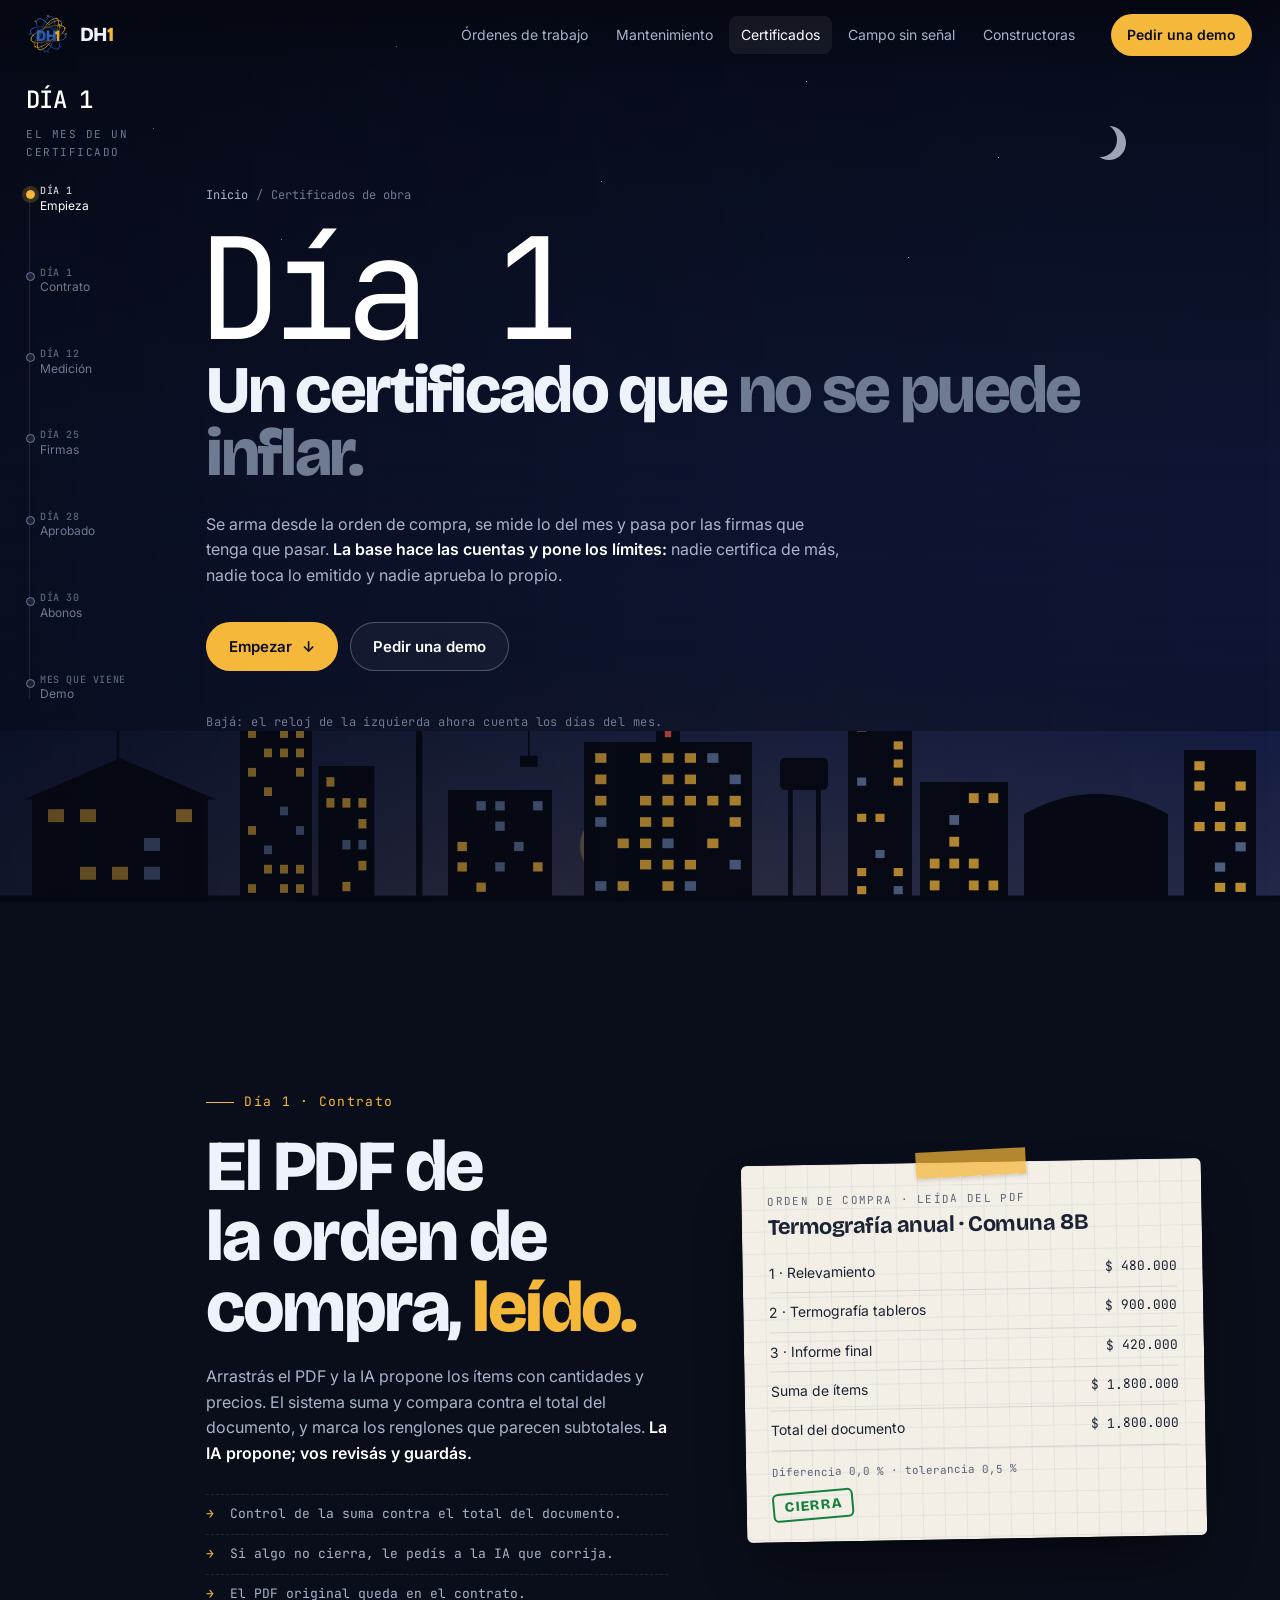
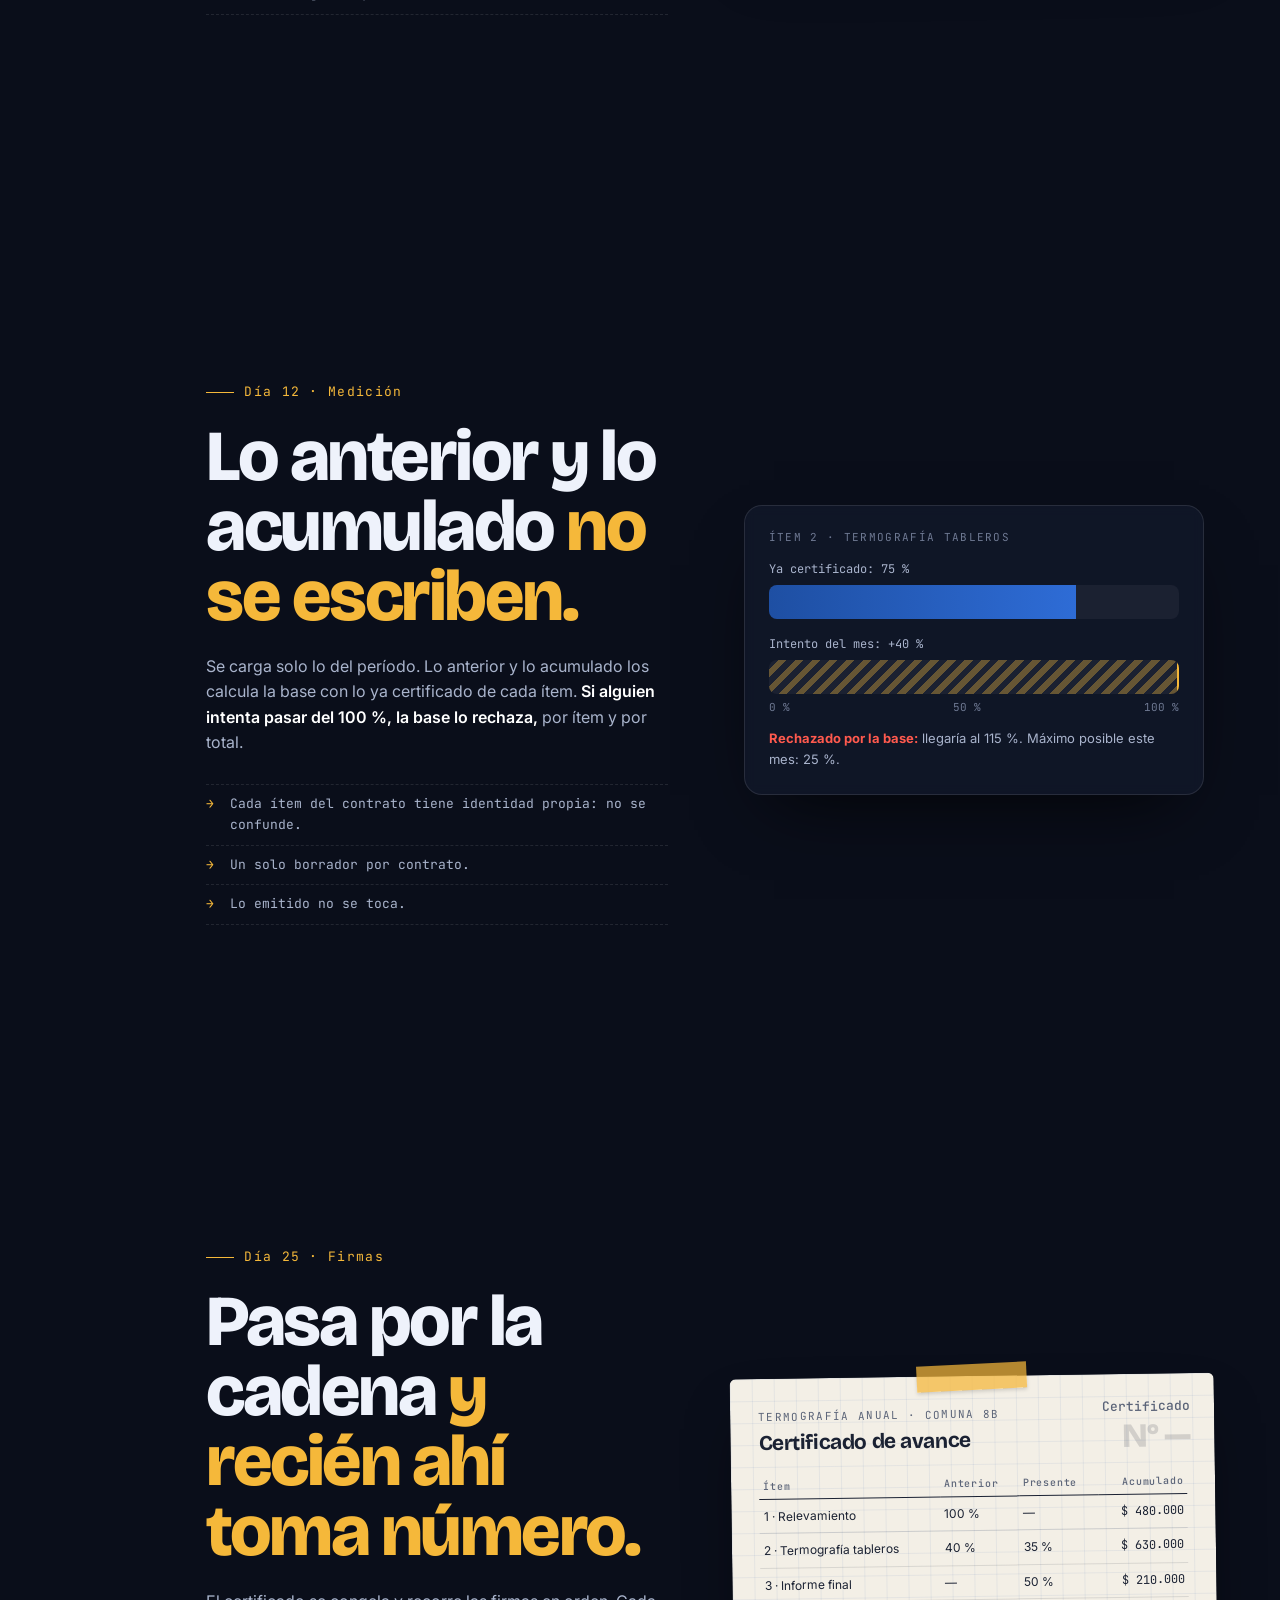
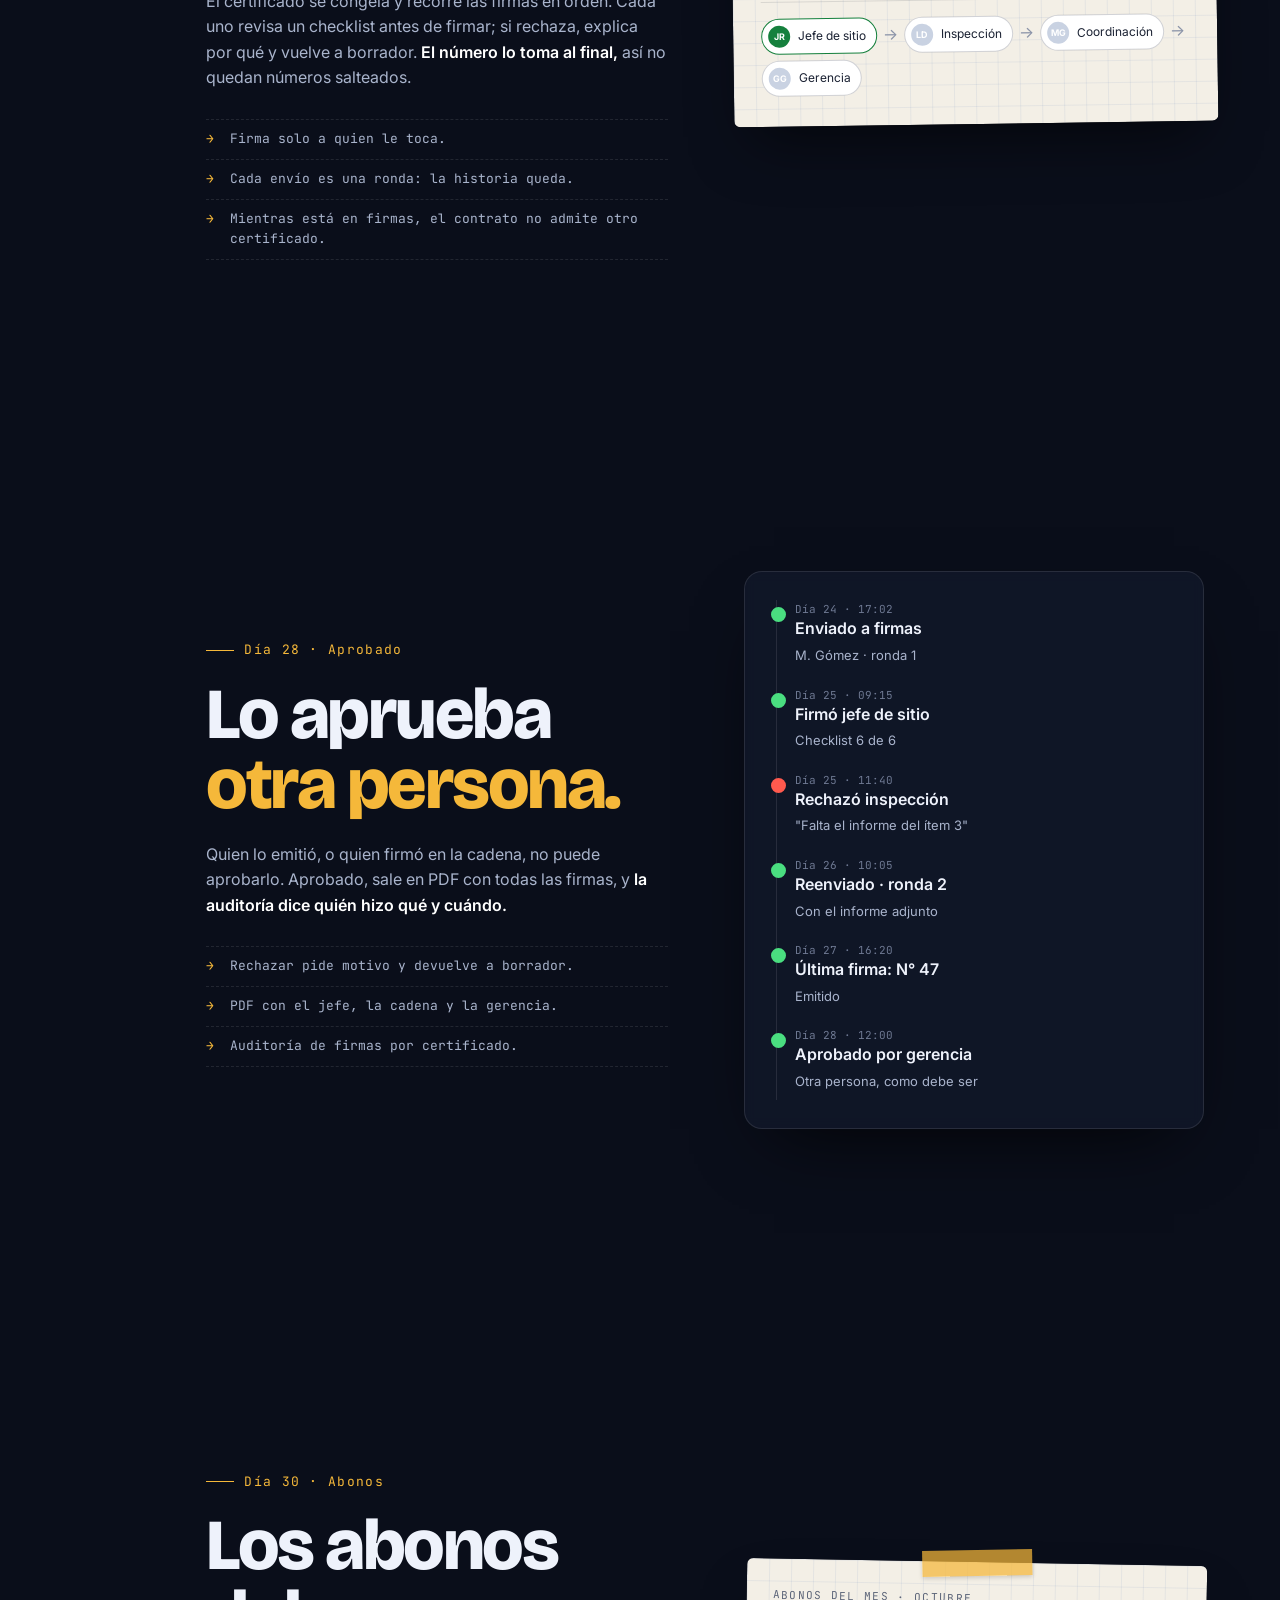
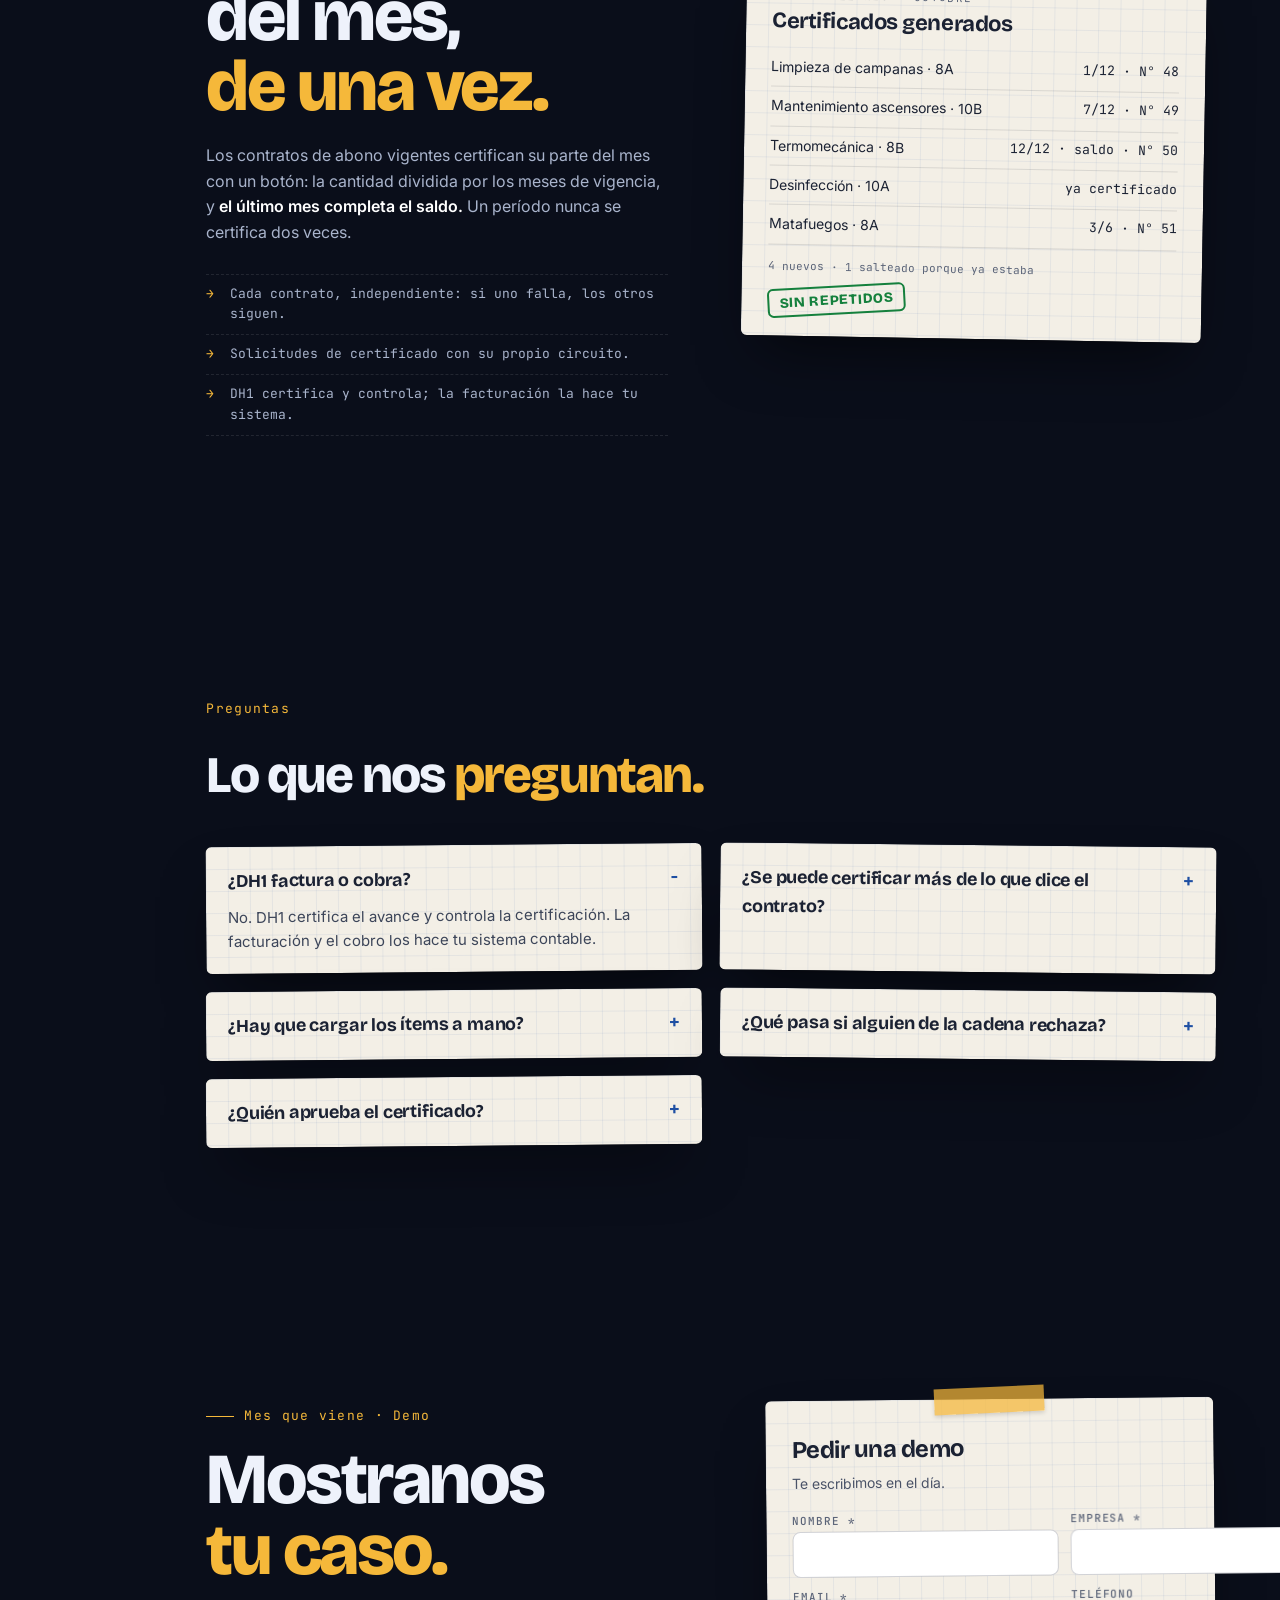
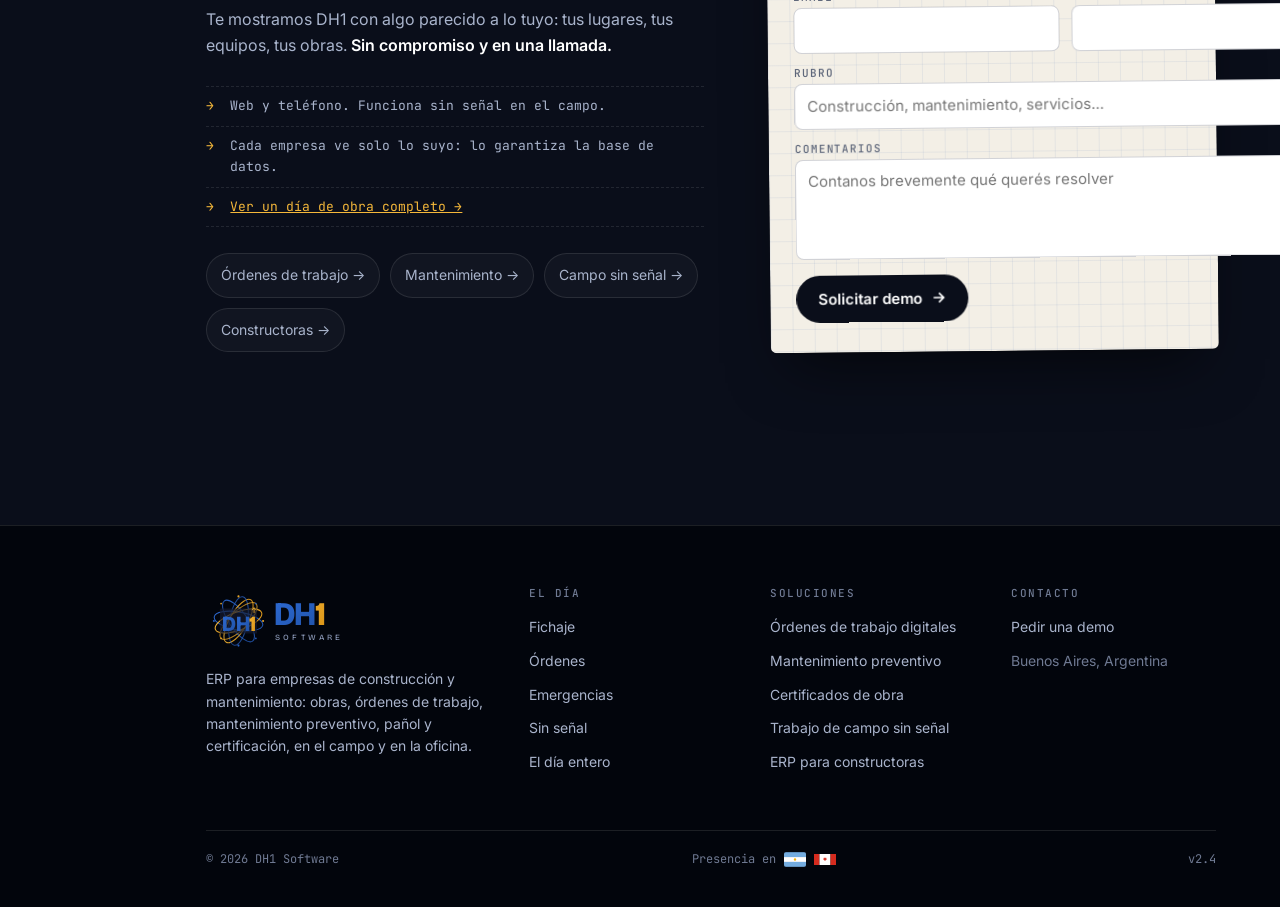
==== certificados-de-obra/index.html @ 7b5b12c4 "Paginas de cada modulo con el estilo "Un dia de obra" Cada pagina cuenta su modulo con su propia esc" ====
<!DOCTYPE html>
<html lang="es">
<head>
<meta charset="UTF-8">
<meta name="viewport" content="width=device-width, initial-scale=1.0">
<title>Certificados de obra con cadena de firmas | DH1 Software</title>
<meta name="description" content="Certificados de avance de obra armados desde la orden de compra: la base calcula lo anterior y lo acumulado, no deja certificar de más, pasa por la cadena de firmas y recién al final toma número.">
<link rel="canonical" href="https://dh1software.com/certificados-de-obra/">
<meta name="robots" content="index, follow, max-image-preview:large">
<meta name="theme-color" content="#0a0e1a">
<meta name="color-scheme" content="dark">
<link rel="icon" href="/favicon.svg" type="image/svg+xml">
<link rel="icon" href="/favicon-32.png" type="image/png" sizes="32x32">
<link rel="apple-touch-icon" href="/apple-touch-icon.png">
<meta property="og:type" content="website">
<meta property="og:site_name" content="DH1 Software">
<meta property="og:locale" content="es_AR">
<meta property="og:url" content="https://dh1software.com/certificados-de-obra/">
<meta property="og:title" content="Certificados de obra con cadena de firmas | DH1 Software">
<meta property="og:description" content="Certificados de avance de obra armados desde la orden de compra: la base calcula lo anterior y lo acumulado, no deja certificar de más, pasa por la cadena de firmas y recién al final toma número.">
<meta property="og:image" content="https://dh1software.com/og-image.png">
<meta property="og:image:width" content="1200">
<meta property="og:image:height" content="630">
<meta name="twitter:card" content="summary_large_image">
<meta name="twitter:title" content="Certificados de obra con cadena de firmas | DH1 Software">
<meta name="twitter:description" content="Certificados de avance de obra armados desde la orden de compra: la base calcula lo anterior y lo acumulado, no deja certificar de más, pasa por la cadena de firmas y recién al final toma número.">
<meta name="twitter:image" content="https://dh1software.com/og-image.png">
<script type="application/ld+json">
{
  "@context": "https://schema.org",
  "@graph": [
    {
      "@type": "WebPage",
      "@id": "https://dh1software.com/certificados-de-obra/#pagina",
      "url": "https://dh1software.com/certificados-de-obra/",
      "name": "Certificados de obra con cadena de firmas | DH1 Software",
      "description": "Certificados de avance de obra armados desde la orden de compra: la base calcula lo anterior y lo acumulado, no deja certificar de más, pasa por la cadena de firmas y recién al final toma número.",
      "inLanguage": "es-AR",
      "isPartOf": {
        "@id": "https://dh1software.com/#web"
      },
      "publisher": {
        "@id": "https://dh1software.com/#org"
      }
    },
    {
      "@type": "BreadcrumbList",
      "itemListElement": [
        {
          "@type": "ListItem",
          "position": 1,
          "name": "Inicio",
          "item": "https://dh1software.com/"
        },
        {
          "@type": "ListItem",
          "position": 2,
          "name": "Certificados de obra",
          "item": "https://dh1software.com/certificados-de-obra/"
        }
      ]
    },
    {
      "@type": "FAQPage",
      "mainEntity": [
        {
          "@type": "Question",
          "name": "¿DH1 factura o cobra?",
          "acceptedAnswer": {
            "@type": "Answer",
            "text": "No. DH1 certifica el avance y controla la certificación. La facturación y el cobro los hace tu sistema contable."
          }
        },
        {
          "@type": "Question",
          "name": "¿Se puede certificar más de lo que dice el contrato?",
          "acceptedAnswer": {
            "@type": "Answer",
            "text": "No. La base de datos rechaza cualquier certificado que pase el 100 % de un ítem o del total del contrato."
          }
        },
        {
          "@type": "Question",
          "name": "¿Hay que cargar los ítems a mano?",
          "acceptedAnswer": {
            "@type": "Answer",
            "text": "No hace falta: subís el PDF de la orden de compra, la IA propone los ítems y el sistema controla que la suma cierre con el total. Vos revisás antes de guardar."
          }
        },
        {
          "@type": "Question",
          "name": "¿Qué pasa si alguien de la cadena rechaza?",
          "acceptedAnswer": {
            "@type": "Answer",
            "text": "Tiene que escribir el motivo. El certificado vuelve a borrador, se corrige y se reenvía como una ronda nueva; la anterior queda en la historia."
          }
        },
        {
          "@type": "Question",
          "name": "¿Quién aprueba el certificado?",
          "acceptedAnswer": {
            "@type": "Answer",
            "text": "Una persona distinta de quien lo emitió y de quienes firmaron en la cadena."
          }
        }
      ]
    }
  ]
}
</script>
<link rel="preconnect" href="https://fonts.googleapis.com">
<link rel="preconnect" href="https://fonts.gstatic.com" crossorigin>
<link href="https://fonts.googleapis.com/css2?family=Bricolage+Grotesque:opsz,wght@12..96,300;12..96,400;12..96,500;12..96,600;12..96,700;12..96,800&family=Inter:wght@400;500;600&family=JetBrains+Mono:wght@400;500&display=swap" rel="stylesheet">
<link rel="stylesheet" href="/assets/dia.css">
</head>
<body>
<!-- Generado por herramientas/armar-paginas.cjs a partir de index.html. Editá el script, no este archivo. -->
<div class="cielo" aria-hidden="true"></div>
<div class="estrellas" aria-hidden="true"></div>
<div class="astro" aria-hidden="true"></div>
<div class="luna" aria-hidden="true"></div>
<div class="ciudad" aria-hidden="true">
  <svg viewBox="0 0 1600 300" preserveAspectRatio="xMidYMax slice" id="skyline">
    <g fill="currentColor">
      <!-- escuela con mástil -->
      <rect data-v="5x3" x="40" y="170" width="220" height="130"/><polygon points="30,172 150,120 270,172"/>
      <rect x="146" y="60" width="3" height="62"/><rect x="149" y="62" width="30" height="18" fill="#74ACDF" opacity=".55"/>
      <!-- edificios -->
      <rect data-v="4x9" x="300" y="70" width="90" height="230"/>
      <rect data-v="3x6" x="398" y="130" width="70" height="170"/>
      <!-- grúa -->
      <rect x="520" y="40" width="8" height="260"/><rect x="470" y="40" width="200" height="7"/><rect x="660" y="47" width="2" height="70"/><rect x="650" y="117" width="22" height="14"/>
      <circle class="grua-luz" cx="672" cy="40" r="4"/>
      <rect data-v="5x5" x="560" y="160" width="130" height="140"/>
      <!-- hospital -->
      <rect data-v="7x7" x="730" y="100" width="210" height="200"/><rect x="820" y="62" width="30" height="40"/>
      <rect x="831" y="70" width="8" height="24" fill="#ff5a4e" opacity=".75"/><rect x="823" y="78" width="24" height="8" fill="#ff5a4e" opacity=".75"/>
      <!-- tanque de agua y torre -->
      <rect x="975" y="120" width="60" height="40" rx="6"/><rect x="985" y="160" width="6" height="140"/><rect x="1020" y="160" width="6" height="140"/>
      <rect data-v="3x11" x="1060" y="40" width="80" height="260"/>
      <rect data-v="4x5" x="1150" y="150" width="110" height="150"/>
      <!-- galpón -->
      <path d="M1280 300 V190 Q1370 140 1460 190 V300 Z"/>
      <rect data-v="3x7" x="1480" y="110" width="90" height="190"/>
      <rect x="0" y="292" width="1600" height="8"/>
    </g>
    <g id="ventanas"></g>
  </svg>
</div>
<div class="velo" aria-hidden="true"></div>

<header class="nav">
  <a href="/" class="marca" aria-label="DH1 Software, inicio"><svg class="brand-svg-mark" viewBox="0 0 200 200" xmlns="http://www.w3.org/2000/svg" aria-hidden="true">
  <defs>
    <linearGradient id="nmB" x1="0" y1="0" x2="1" y2="1"><stop offset="0%" stop-color="#2e6cd6"/><stop offset="100%" stop-color="#1e4fa3"/></linearGradient>
    <linearGradient id="nmG" x1="0" y1="0" x2="1" y2="1"><stop offset="0%" stop-color="#f5b83a"/><stop offset="100%" stop-color="#d89215"/></linearGradient>
  </defs>
  <!-- Dense tangle: 6 ellipses at many angles (alternating blue/gold) -->
  <g fill="none" stroke-width="3.5" stroke-linecap="round">
    <ellipse cx="100" cy="100" rx="82" ry="30" stroke="url(#nmB)" transform="rotate(10 100 100)"/>
    <ellipse cx="100" cy="100" rx="82" ry="30" stroke="url(#nmG)" transform="rotate(-20 100 100)"/>
    <ellipse cx="100" cy="100" rx="82" ry="30" stroke="url(#nmB)" transform="rotate(55 100 100)" opacity="0.9"/>
    <ellipse cx="100" cy="100" rx="82" ry="30" stroke="url(#nmG)" transform="rotate(-60 100 100)" opacity="0.9"/>
    <ellipse cx="100" cy="100" rx="82" ry="30" stroke="url(#nmB)" transform="rotate(100 100 100)" opacity="0.75"/>
    <ellipse cx="100" cy="100" rx="82" ry="30" stroke="url(#nmG)" transform="rotate(135 100 100)" opacity="0.75"/>
  </g>
  <!-- Scattered connection nodes like original -->
  <g>
    <circle cx="100" cy="18" r="3.5" fill="url(#nmG)"/>
    <circle cx="100" cy="182" r="3.5" fill="url(#nmB)"/>
    <circle cx="18" cy="100" r="3.5" fill="url(#nmB)"/>
    <circle cx="182" cy="100" r="3.5" fill="url(#nmG)"/>
    <circle cx="42" cy="42" r="2.8" fill="url(#nmG)"/>
    <circle cx="158" cy="158" r="2.8" fill="url(#nmB)"/>
    <circle cx="158" cy="42" r="2.8" fill="url(#nmB)"/>
    <circle cx="42" cy="158" r="2.8" fill="url(#nmG)"/>
  </g>
  <!-- Solid backing so letters stand out clearly from the tangle (subtle, ink-colored) -->
  <rect x="38" y="58" width="124" height="84" fill="#0a0e1a" opacity="0.55" rx="4"/>
  <!-- BIG BOLD DH1 — the heart of the logo -->
  <g font-family="'Bricolage Grotesque', 'Inter', sans-serif" font-weight="800" letter-spacing="-0.06em">
    <text x="46" y="134" font-size="72" fill="url(#nmB)">D</text>
    <text x="90" y="134" font-size="72" fill="url(#nmB)">H</text>
    <text x="134" y="134" font-size="72" fill="url(#nmG)">1</text>
  </g>
  <!-- Growth arrow above the 1 -->
  <path d="M 152 72 L 152 56 L 145 63 M 152 56 L 159 63" stroke="url(#nmG)" stroke-width="3" fill="none" stroke-linecap="round" stroke-linejoin="round"/>
</svg><span>DH<b>1</b></span></a>
  <ul id="menu">
    <li><a href="/ordenes-de-trabajo-digitales/">Órdenes de trabajo</a></li>
    <li><a href="/software-mantenimiento-preventivo/">Mantenimiento</a></li>
    <li><a href="/certificados-de-obra/" aria-current="page">Certificados</a></li>
    <li><a href="/trabajo-sin-senal/">Campo sin señal</a></li>
    <li><a href="/erp-constructoras/">Constructoras</a></li>
  </ul>
  <a href="#demo" class="pedir">Pedir una demo</a>
  <button class="menu-btn" id="menuBtn" aria-label="Abrir menú" aria-expanded="false" aria-controls="menu">
    <svg width="20" height="20" viewBox="0 0 24 24" fill="none" stroke="currentColor" stroke-width="2.2"><path d="M4 7h16M4 12h16M4 17h16"/></svg>
  </button>
</header>

<aside class="riel" aria-label="El mes de un certificado">
  <div class="hora etq" id="hora" aria-live="off">Día 1</div>
  <div class="dia">El mes de un certificado</div>
  <ol id="indice">
    <li><a href="#inicio"><b>Día 1</b>Empieza</a></li>
    <li><a href="#contrato"><b>Día 1</b>Contrato</a></li>
    <li><a href="#medicion"><b>Día 12</b>Medición</a></li>
    <li><a href="#certificado"><b>Día 25</b>Firmas</a></li>
    <li><a href="#aprobado"><b>Día 28</b>Aprobado</a></li>
    <li><a href="#abonos"><b>Día 30</b>Abonos</a></li>
    <li><a href="#demo"><b>Mes que viene</b>Demo</a></li>
    <li class="avance" aria-hidden="true"></li>
  </ol>
</aside>

<main>
  <section class="cap portada modulo" id="inicio" data-etq="Día 1">
    <div class="texto">
      <nav class="miga aparece" aria-label="Estás en"><a href="/">Inicio</a><span>/</span><span>Certificados de obra</span></nav>
      <div class="reloj-gigante aparece" aria-hidden="true">Día<span> </span>1</div>
      <h1 class="aparece">Un certificado que <em>no se puede inflar.</em></h1>
      <p class="bajada aparece">Se arma desde la orden de compra, se mide lo del mes y pasa por las firmas que tenga que pasar. <strong>La base hace las cuentas y pone los límites:</strong> nadie certifica de más, nadie toca lo emitido y nadie aprueba lo propio.</p>
      <div class="botones aparece">
        <a href="#contrato" class="btn prim">Empezar <span class="bajar">↓</span></a>
        <a href="#demo" class="btn sec">Pedir una demo</a>
      </div>
      <p class="nota aparece">Bajá: el reloj de la izquierda ahora cuenta los días del mes.</p>
    </div>
  </section>

  <section class="cap" id="contrato" data-etq="Día 1">
    <div class="texto aparece">
      <div class="marca-hora">Día 1 · Contrato</div>
      <h2>El PDF de la orden de compra, <em>leído.</em></h2>
      <p class="bajada">Arrastrás el PDF y la IA propone los ítems con cantidades y precios. El sistema suma y compara contra el total del documento, y marca los renglones que parecen subtotales. <strong>La IA propone; vos revisás y guardás.</strong></p>
      <ul class="libro">
        <li>Control de la suma contra el total del documento.</li>
        <li>Si algo no cierra, le pedís a la IA que corrija.</li>
        <li>El PDF original queda en el contrato.</li>
      </ul>
    </div>
    <div class="objeto aparece">
      <div class="hoja ficha gira-i">
        <span class="cinta" aria-hidden="true"></span>
        <div class="etq">Orden de compra · leída del PDF</div>
        <h3>Termografía anual · Comuna 8B</h3>
        <ul class="filas"><li class="escalon"><span>1 · Relevamiento</span><span>$ 480.000</span></li><li class="escalon"><span>2 · Termografía tableros</span><span>$ 900.000</span></li><li class="escalon"><span>3 · Informe final</span><span>$ 420.000</span></li><li class="escalon"><span>Suma de ítems</span><span>$ 1.800.000</span></li><li class="escalon"><span>Total del documento</span><span>$ 1.800.000</span></li></ul>
        <div class="pie-ficha">Diferencia 0,0 % · tolerancia 0,5 %</div>
        <span class="marca-tinta tinta-verde escalon">CIERRA</span>
      </div>
    </div>
  </section>

  <section class="cap" id="medicion" data-etq="Día 12">
    <div class="texto aparece">
      <div class="marca-hora">Día 12 · Medición</div>
      <h2>Lo anterior y lo acumulado <em>no se escriben.</em></h2>
      <p class="bajada">Se carga solo lo del período. Lo anterior y lo acumulado los calcula la base con lo ya certificado de cada ítem. <strong>Si alguien intenta pasar del 100 %, la base lo rechaza,</strong> por ítem y por total.</p>
      <ul class="libro">
        <li>Cada ítem del contrato tiene identidad propia: no se confunde.</li>
        <li>Un solo borrador por contrato.</li>
        <li>Lo emitido no se toca.</li>
      </ul>
    </div>
    <div class="objeto aparece">
      <div class="panel medidor">
        <div class="etq-panel">Ítem 2 · Termografía tableros</div>
        <p>Ya certificado: 75 %</p><div class="pista"><i class="real" style="--v:75%"></i></div><p>Intento del mes: +40 %</p><div class="pista"><i class="esperado" style="--v:100%"></i></div>
        <div class="eje"><span>0 %</span><span>50 %</span><span>100 %</span></div>
        <p class="escalon" style="margin-top:14px"><b style="color:var(--rojo)">Rechazado por la base:</b> llegaría al 115 %. Máximo posible este mes: 25 %.</p>
      </div>
    </div>
  </section>

  <section class="cap" id="certificado" data-etq="Día 25">
    <div class="texto aparece">
      <div class="marca-hora">Día 25 · Firmas</div>
      <h2>Pasa por la cadena <em>y recién ahí toma número.</em></h2>
      <p class="bajada">El certificado se congela y recorre las firmas en orden. Cada uno revisa un checklist antes de firmar; si rechaza, explica por qué y vuelve a borrador. <strong>El número lo toma al final,</strong> así no quedan números salteados.</p>
      <ul class="libro">
        <li>Firma solo a quien le toca.</li>
        <li>Cada envío es una ronda: la historia queda.</li>
        <li>Mientras está en firmas, el contrato no admite otro certificado.</li>
      </ul>
    </div>
    <div class="objeto aparece">
      <div class="hoja certificado" id="certObj">
        <span class="cinta" aria-hidden="true"></span>
        <div class="numero-cert" id="numCert">Certificado<b>N° —</b></div>
        <div class="etq">Termografía anual · Comuna 8B</div>
        <h3>Certificado de avance</h3>
        <table>
          <thead><tr><th>Ítem</th><th>Anterior</th><th>Presente</th><th>Acumulado</th></tr></thead>
          <tbody>
            <tr><td>1 · Relevamiento</td><td>100 %</td><td>—</td><td>$ 480.000</td></tr>
            <tr><td>2 · Termografía tableros</td><td>40 %</td><td>35 %</td><td>$ 630.000</td></tr>
            <tr><td>3 · Informe final</td><td>—</td><td>50 %</td><td>$ 210.000</td></tr>
          </tbody>
        </table>
        <div class="cadena" id="cadena">
          <span class="paso"><i>JR</i>Jefe de sitio</span><span class="flecha">→</span>
          <span class="paso"><i>LD</i>Inspección</span><span class="flecha">→</span>
          <span class="paso"><i>MG</i>Coordinación</span><span class="flecha">→</span>
          <span class="paso"><i>GG</i>Gerencia</span>
        </div>
      </div>
    </div>
  </section>

  <section class="cap" id="aprobado" data-etq="Día 28">
    <div class="texto aparece">
      <div class="marca-hora">Día 28 · Aprobado</div>
      <h2>Lo aprueba <em>otra persona.</em></h2>
      <p class="bajada">Quien lo emitió, o quien firmó en la cadena, no puede aprobarlo. Aprobado, sale en PDF con todas las firmas, y <strong>la auditoría dice quién hizo qué y cuándo.</strong></p>
      <ul class="libro">
        <li>Rechazar pide motivo y devuelve a borrador.</li>
        <li>PDF con el jefe, la cadena y la gerencia.</li>
        <li>Auditoría de firmas por certificado.</li>
      </ul>
    </div>
    <div class="objeto aparece">
      <div class="panel linea"><ol><li class="escalon ok"><code>Día 24 · 17:02</code><b>Enviado a firmas</b><span>M. Gómez · ronda 1</span></li><li class="escalon ok"><code>Día 25 · 09:15</code><b>Firmó jefe de sitio</b><span>Checklist 6 de 6</span></li><li class="escalon no"><code>Día 25 · 11:40</code><b>Rechazó inspección</b><span>"Falta el informe del ítem 3"</span></li><li class="escalon ok"><code>Día 26 · 10:05</code><b>Reenviado · ronda 2</b><span>Con el informe adjunto</span></li><li class="escalon ok"><code>Día 27 · 16:20</code><b>Última firma: N° 47</b><span>Emitido</span></li><li class="escalon ok"><code>Día 28 · 12:00</code><b>Aprobado por gerencia</b><span>Otra persona, como debe ser</span></li></ol></div>
    </div>
  </section>

  <section class="cap" id="abonos" data-etq="Día 30">
    <div class="texto aparece">
      <div class="marca-hora">Día 30 · Abonos</div>
      <h2>Los abonos del mes, <em>de una vez.</em></h2>
      <p class="bajada">Los contratos de abono vigentes certifican su parte del mes con un botón: la cantidad dividida por los meses de vigencia, y <strong>el último mes completa el saldo.</strong> Un período nunca se certifica dos veces.</p>
      <ul class="libro">
        <li>Cada contrato, independiente: si uno falla, los otros siguen.</li>
        <li>Solicitudes de certificado con su propio circuito.</li>
        <li>DH1 certifica y controla; la facturación la hace tu sistema.</li>
      </ul>
    </div>
    <div class="objeto aparece">
      <div class="hoja ficha gira-d">
        <span class="cinta" aria-hidden="true"></span>
        <div class="etq">Abonos del mes · octubre</div>
        <h3>Certificados generados</h3>
        <ul class="filas"><li class="escalon"><span>Limpieza de campanas · 8A</span><span>1/12 · N° 48</span></li><li class="escalon"><span>Mantenimiento ascensores · 10B</span><span>7/12 · N° 49</span></li><li class="escalon"><span>Termomecánica · 8B</span><span>12/12 · saldo · N° 50</span></li><li class="escalon"><span>Desinfección · 10A</span><span>ya certificado</span></li><li class="escalon"><span>Matafuegos · 8A</span><span>3/6 · N° 51</span></li></ul>
        <div class="pie-ficha">4 nuevos · 1 salteado porque ya estaba</div>
        <span class="marca-tinta tinta-verde escalon">SIN REPETIDOS</span>
      </div>
    </div>
  </section>

  <section class="preguntas" id="preguntas" aria-labelledby="tit-preguntas">
    <div class="marca-hora aparece" style="font:13px var(--mono);letter-spacing:.1em;color:var(--ambar);margin-bottom:18px">Preguntas</div>
    <h2 id="tit-preguntas" class="aparece">Lo que nos <em>preguntan.</em></h2>
    <div class="lista">
      <details class="hoja aparece" open><summary>¿DH1 factura o cobra?</summary><p>No. DH1 certifica el avance y controla la certificación. La facturación y el cobro los hace tu sistema contable.</p></details>
      <details class="hoja aparece"><summary>¿Se puede certificar más de lo que dice el contrato?</summary><p>No. La base de datos rechaza cualquier certificado que pase el 100 % de un ítem o del total del contrato.</p></details>
      <details class="hoja aparece"><summary>¿Hay que cargar los ítems a mano?</summary><p>No hace falta: subís el PDF de la orden de compra, la IA propone los ítems y el sistema controla que la suma cierre con el total. Vos revisás antes de guardar.</p></details>
      <details class="hoja aparece"><summary>¿Qué pasa si alguien de la cadena rechaza?</summary><p>Tiene que escribir el motivo. El certificado vuelve a borrador, se corrige y se reenvía como una ronda nueva; la anterior queda en la historia.</p></details>
      <details class="hoja aparece"><summary>¿Quién aprueba el certificado?</summary><p>Una persona distinta de quien lo emitió y de quienes firmaron en la cadena.</p></details>
    </div>
  </section>

  <section class="cap final" id="demo" data-etq="Mes que viene">
    <div class="texto aparece">
      <div class="marca-hora">Mes que viene · Demo</div>
      <h2>Mostranos <em>tu caso.</em></h2>
      <p class="bajada">Te mostramos DH1 con algo parecido a lo tuyo: tus lugares, tus equipos, tus obras. <strong>Sin compromiso y en una llamada.</strong></p>
      <ul class="libro">
        <li>Web y teléfono. Funciona sin señal en el campo.</li>
        <li>Cada empresa ve solo lo suyo: lo garantiza la base de datos.</li>
        <li><a href="/">Ver un día de obra completo →</a></li>
      </ul>
      <div class="otras"><a href="/ordenes-de-trabajo-digitales/">Órdenes de trabajo →</a><a href="/software-mantenimiento-preventivo/">Mantenimiento →</a><a href="/trabajo-sin-senal/">Campo sin señal →</a><a href="/erp-constructoras/">Constructoras →</a></div>
    </div>
    <div class="objeto aparece">
      <div class="hoja form">
        <span class="cinta" aria-hidden="true"></span>
        <h3>Pedir una demo</h3>
        <p>Te escribimos en el día.</p>
        <form class="demo-form" data-subject="Solicitud de demo — Certificados de obra — DH1 Software" novalidate>     <div class="df-grid">       <label><span>Nombre *</span><input name="nombre" required autocomplete="name"></label>       <label><span>Empresa *</span><input name="empresa" required autocomplete="organization"></label>       <label><span>Email *</span><input type="email" name="email" required autocomplete="email"></label>       <label><span>Teléfono</span><input type="tel" name="telefono" autocomplete="tel"></label>       <label class="df-full"><span>Rubro</span><input name="rubro" placeholder="Construcción, mantenimiento, servicios…"></label>       <label class="df-full"><span>Comentarios</span><textarea name="comentarios" rows="4" placeholder="Contanos brevemente qué querés resolver"></textarea></label>     </div>     <input type="checkbox" name="botcheck" class="df-hp" tabindex="-1" autocomplete="off" aria-hidden="true">     <div class="df-actions">       <button type="submit" class="btn-primary">Solicitar demo<svg width="16" height="16" viewBox="0 0 24 24" fill="none" stroke="currentColor" stroke-width="2.5" aria-hidden="true"><path d="M5 12h14M13 5l7 7-7 7"/></svg></button>       <p class="df-status" role="status" aria-live="polite"></p>     </div>   </form>
      </div>
    </div>
  </section>
</main>

<footer class="pie">
  <div class="pie-grid">
    <div><svg class="brand-svg-footer" style="width:230px;height:auto" viewBox="0 0 460 140" xmlns="http://www.w3.org/2000/svg" aria-label="DH1 Software">
  <defs>
    <linearGradient id="flB" x1="0" y1="0" x2="1" y2="1"><stop offset="0%" stop-color="#2e6cd6"/><stop offset="100%" stop-color="#1e4fa3"/></linearGradient>
    <linearGradient id="flG" x1="0" y1="0" x2="1" y2="1"><stop offset="0%" stop-color="#f5b83a"/><stop offset="100%" stop-color="#d89215"/></linearGradient>
    <linearGradient id="flW" x1="0" y1="0" x2="0" y2="1"><stop offset="0%" stop-color="#ffffff"/><stop offset="100%" stop-color="#c9d6ef"/></linearGradient>
  </defs>
  <!-- Mark -->
  <g transform="translate(5, 10) scale(0.6)">
    <g fill="none" stroke-width="3.5" stroke-linecap="round">
      <ellipse cx="100" cy="100" rx="82" ry="30" stroke="url(#flB)" transform="rotate(10 100 100)"/>
      <ellipse cx="100" cy="100" rx="82" ry="30" stroke="url(#flG)" transform="rotate(-20 100 100)"/>
      <ellipse cx="100" cy="100" rx="82" ry="30" stroke="url(#flB)" transform="rotate(55 100 100)" opacity="0.9"/>
      <ellipse cx="100" cy="100" rx="82" ry="30" stroke="url(#flG)" transform="rotate(-60 100 100)" opacity="0.9"/>
      <ellipse cx="100" cy="100" rx="82" ry="30" stroke="url(#flB)" transform="rotate(100 100 100)" opacity="0.75"/>
      <ellipse cx="100" cy="100" rx="82" ry="30" stroke="url(#flG)" transform="rotate(135 100 100)" opacity="0.75"/>
    </g>
    <g>
      <circle cx="100" cy="18" r="3.5" fill="url(#flG)"/>
      <circle cx="100" cy="182" r="3.5" fill="url(#flB)"/>
      <circle cx="18" cy="100" r="3.5" fill="url(#flB)"/>
      <circle cx="182" cy="100" r="3.5" fill="url(#flG)"/>
      <circle cx="42" cy="42" r="2.8" fill="url(#flG)"/>
      <circle cx="158" cy="158" r="2.8" fill="url(#flB)"/>
      <circle cx="158" cy="42" r="2.8" fill="url(#flB)"/>
      <circle cx="42" cy="158" r="2.8" fill="url(#flG)"/>
    </g>
    <rect x="38" y="58" width="124" height="84" fill="#141a2e" opacity="0.7" rx="4"/>
    <g font-family="'Bricolage Grotesque', 'Inter', sans-serif" font-weight="800" letter-spacing="-0.06em">
      <text x="46" y="134" font-size="72" fill="url(#flB)">D</text>
      <text x="90" y="134" font-size="72" fill="url(#flB)">H</text>
      <text x="134" y="134" font-size="72" fill="url(#flG)">1</text>
    </g>
    <path d="M 152 72 L 152 56 L 145 63 M 152 56 L 159 63" stroke="url(#flG)" stroke-width="3" fill="none" stroke-linecap="round" stroke-linejoin="round"/>
  </g>
  <!-- Wordmark -->
  <g font-family="'Bricolage Grotesque', 'Inter', sans-serif" transform="translate(135, 0)">
    <text x="0" y="78" font-size="66" font-weight="800" letter-spacing="-0.04em">
      <tspan fill="url(#flB)">DH</tspan><tspan fill="url(#flG)">1</tspan>
    </text>
    <text x="3" y="108" font-size="16" font-weight="500" letter-spacing="0.4em" fill="#8896b4">SOFTWARE</text>
  </g>
</svg><p>ERP para empresas de construcción y mantenimiento: obras, órdenes de trabajo, mantenimiento preventivo, pañol y certificación, en el campo y en la oficina.</p></div>
    <div><h5>El día</h5><ul><li><a href="/#fichaje">Fichaje</a></li><li><a href="/#reparto">Órdenes</a></li><li><a href="/#emergencia">Emergencias</a></li><li><a href="/#sotano">Sin señal</a></li><li><a href="/#el-dia">El día entero</a></li></ul></div>
    <div><h5>Soluciones</h5><ul><li><a href="/ordenes-de-trabajo-digitales/">Órdenes de trabajo digitales</a></li><li><a href="/software-mantenimiento-preventivo/">Mantenimiento preventivo</a></li><li><a href="/certificados-de-obra/">Certificados de obra</a></li><li><a href="/trabajo-sin-senal/">Trabajo de campo sin señal</a></li><li><a href="/erp-constructoras/">ERP para constructoras</a></li></ul></div>
    <div><h5>Contacto</h5><ul><li><a href="#demo">Pedir una demo</a></li><li><span style="color:var(--texto-3);font-size:14px">Buenos Aires, Argentina</span></li></ul></div>
  </div>
  <div class="abajo">
    <span>© 2026 DH1 Software</span>
    <span class="presencia">Presencia en
      <svg viewBox="0 0 60 40" role="img" aria-label="Argentina"><rect width="60" height="13.333" fill="#74ACDF"/><rect width="60" height="13.333" y="13.333" fill="#FFFFFF"/><rect width="60" height="13.333" y="26.666" fill="#74ACDF"/><circle cx="30" cy="20" r="3.2" fill="#F6B40E"/></svg>
      <svg viewBox="0 0 60 30" role="img" aria-label="Canadá"><rect width="15" height="30" fill="#D52B1E"/><rect width="30" height="30" x="15" fill="#FFFFFF"/><rect width="15" height="30" x="45" fill="#D52B1E"/><path d="M30 8 L31.5 11.5 L35 10 L33 13.5 L36 15 L32 16 L32.8 18.5 L30 17 L27.2 18.5 L28 16 L24 15 L27 13.5 L25 10 L28.5 11.5 Z" fill="#D52B1E"/></svg>
    </span>
    <span>v2.4</span>
  </div>
</footer>

<script src="/assets/demo-form.js" defer></script>
<script src="/assets/dia.js" defer></script>
</body>
</html>
---- assets/dia.css ----
/* DH1 Software — "Un día de obra". El sitio es una jornada de 05:58 a 21:30: el cielo, el reloj y la ciudad
   cambian con el scroll. Marca: azul #2e6cd6/#1e4fa3, ámbar #f5b83a/#e8a324, tinta #0a0e1a. */

:root {
  --tinta: #0a0e1a;
  --tinta-2: #111829;
  --tinta-3: #1a2238;
  --azul: #2e6cd6;
  --azul-osc: #1e4fa3;
  --ambar: #f5b83a;
  --ambar-osc: #e8a324;
  --rojo: #ff5a4e;
  --verde: #4ade80;
  --papel: #f3efe6;
  --papel-2: #e7e0d1;
  --texto: #eef2fb;
  --texto-2: #a9b4cc;
  --texto-3: #6f7a93;
  --linea: rgba(255, 255, 255, 0.10);
  /* el cielo lo mueve dia.js */
  --cielo-alto: #05070f;
  --cielo-bajo: #0a0e1a;
  --resplandor: rgba(232, 163, 36, 0);
  --noche: 1;
  --sol-x: 10%;
  --sol-y: 92%;
  --rail: 168px;
  --mono: 'JetBrains Mono', ui-monospace, monospace;
  --disp: 'Bricolage Grotesque', 'Inter', system-ui, sans-serif;
  --cuerpo: 'Inter', system-ui, sans-serif;
}

* { margin: 0; padding: 0; box-sizing: border-box; }
html { scroll-behavior: smooth; }
body {
  font-family: var(--cuerpo);
  color: var(--texto);
  background: var(--tinta);
  line-height: 1.6;
  -webkit-font-smoothing: antialiased;
  overflow-x: hidden;
}
a { color: inherit; }
img, svg { display: block; }
::selection { background: var(--ambar); color: var(--tinta); }

/* ---------------------------------------------------------------- cielo, sol y ciudad (fijos) */
.cielo {
  position: fixed; inset: 0; z-index: -3;
  background:
    radial-gradient(120% 60% at 50% 115%, var(--resplandor), transparent 70%),
    linear-gradient(180deg, var(--cielo-alto) 0%, var(--cielo-bajo) 100%);
  transition: background .2s linear;
}
.estrellas {
  position: fixed; inset: 0 0 35% 0; z-index: -2; pointer-events: none;
  opacity: calc(var(--noche) * 0.9);
  background-image:
    radial-gradient(1px 1px at 12% 22%, #fff 50%, transparent 51%),
    radial-gradient(1px 1px at 31% 8%, #fff 50%, transparent 51%),
    radial-gradient(1.4px 1.4px at 47% 31%, #fff 50%, transparent 51%),
    radial-gradient(1px 1px at 63% 14%, #fff 50%, transparent 51%),
    radial-gradient(1px 1px at 78% 27%, #fff 50%, transparent 51%),
    radial-gradient(1.2px 1.2px at 89% 9%, #fff 50%, transparent 51%),
    radial-gradient(1px 1px at 22% 41%, #fff 50%, transparent 51%),
    radial-gradient(1px 1px at 71% 44%, #fff 50%, transparent 51%),
    radial-gradient(1px 1px at 5% 6%, #fff 50%, transparent 51%),
    radial-gradient(1px 1px at 55% 4%, #fff 50%, transparent 51%);
}
.astro {
  position: fixed; z-index: -2; pointer-events: none;
  left: var(--sol-x); top: var(--sol-y);
  width: 68px; height: 68px; margin: -34px 0 0 -34px; border-radius: 50%;
  background: radial-gradient(circle at 40% 40%, #fff6d8, var(--ambar) 55%, var(--ambar-osc));
  box-shadow: 0 0 80px 20px rgba(245, 184, 58, calc((1 - var(--noche)) * 0.35));
  opacity: calc(1 - var(--noche) * 0.85);
}
.luna {
  position: fixed; z-index: -2; pointer-events: none; right: 12%; top: 14%;
  width: 34px; height: 34px; border-radius: 50%;
  box-shadow: inset -9px -3px 0 0 #dfe6f5;
  opacity: calc(var(--noche) * 0.85);
}
.ciudad {
  position: fixed; left: 0; right: 0; bottom: -2px; z-index: -1; pointer-events: none;
  height: 19vh; min-height: 120px; max-height: 210px;
  color: #070a14;
}
.ciudad svg { width: 100%; height: 100%; }
.ciudad::before { content: ''; position: absolute; left: 0; right: 0; bottom: 100%; height: 30vh; background: linear-gradient(180deg, transparent, rgba(5,8,18,.35)); }
.ciudad .ventana { fill: var(--ambar); opacity: calc(var(--noche) * 0.9); }
.ciudad .ventana.b { fill: #9cc2ff; opacity: calc(var(--noche) * 0.55); }
.ciudad .grua-luz { fill: var(--rojo); animation: titila 1.6s steps(2) infinite; opacity: calc(.3 + var(--noche) * .7); }
@keyframes titila { 50% { opacity: .15; } }
/* el texto se lee sobre un velo cuando el cielo está claro */
.velo { position: fixed; inset: 0; z-index: -1; pointer-events: none; background: linear-gradient(90deg, rgba(5,8,18,.55), rgba(5,8,18,.1) 60%, transparent); }

/* ---------------------------------------------------------------- navegación */
.nav {
  position: fixed; top: 0; left: 0; right: 0; z-index: 50;
  display: flex; align-items: center; gap: 24px;
  padding: 14px 28px; padding-left: calc(var(--rail) + 8px);
  background: linear-gradient(180deg, rgba(5,8,18,.85), rgba(5,8,18,0));
}
.nav .marca { display: flex; align-items: center; gap: 10px; text-decoration: none; position: fixed; left: 26px; top: 12px; }
.nav .marca svg { width: 44px; height: 44px; }
.nav .marca span { font-family: var(--disp); font-weight: 800; letter-spacing: -.03em; font-size: 20px; }
.nav .marca span b { color: var(--ambar); font-weight: 800; }
.nav ul { display: flex; gap: 4px; list-style: none; margin-left: auto; }
.nav ul a { display: block; padding: 8px 12px; border-radius: 8px; text-decoration: none; font-size: 14px; color: var(--texto-2); }
.nav ul a:hover, .nav ul a[aria-current="page"] { color: #fff; background: rgba(255,255,255,.06); }
.nav .pedir {
  text-decoration: none; font-weight: 600; font-size: 14px; padding: 10px 16px; border-radius: 999px;
  background: var(--ambar); color: var(--tinta); white-space: nowrap;
}
.nav .pedir:hover { background: #ffc958; }
.nav .menu-btn { display: none; margin-left: auto; background: none; border: 1px solid var(--linea); color: #fff; border-radius: 10px; width: 42px; height: 42px; }

/* ---------------------------------------------------------------- reloj de obra (riel izquierdo) */
.riel {
  position: fixed; left: 0; top: 0; bottom: 0; width: var(--rail); z-index: 40;
  padding: 88px 0 24px 26px;
  display: flex; flex-direction: column; gap: 14px;
}
.riel .hora {
  font-family: var(--mono); font-weight: 500; font-size: 38px; line-height: 1; letter-spacing: -.04em;
  color: #fff; font-variant-numeric: tabular-nums;
}
.riel .hora i { font-style: normal; animation: dospuntos 1s steps(2) infinite; }
@keyframes dospuntos { 50% { opacity: .2; } }
.riel .dia { font-family: var(--mono); font-size: 11px; color: var(--texto-3); letter-spacing: .14em; text-transform: uppercase; }
.riel ol { list-style: none; position: relative; margin-top: 8px; padding-left: 14px; flex: 1; display: flex; flex-direction: column; justify-content: space-between; max-height: 520px; }
.riel ol::before { content: ''; position: absolute; left: 3px; top: 4px; bottom: 4px; width: 1px; background: var(--linea); }
.riel .avance { position: absolute; left: 3px; top: 4px; width: 1px; height: 0; background: var(--ambar); transition: height .15s linear; }
.riel li a {
  display: grid; grid-template-columns: 42px 1fr; gap: 6px; align-items: baseline; text-decoration: none;
  font-size: 12px; color: var(--texto-3); padding: 2px 0; position: relative;
}
.riel li a::before { content: ''; position: absolute; left: -14px; top: 7px; width: 7px; height: 7px; border-radius: 50%; background: var(--tinta-3); border: 1px solid var(--texto-3); }
.riel li a b { font-family: var(--mono); font-weight: 500; }
.riel li a:hover { color: #fff; }
.riel li.hecho a { color: var(--texto-2); }
.riel li.hecho a::before { background: var(--ambar); border-color: var(--ambar); }
.riel li.ahora a { color: #fff; }
.riel li.ahora a::before { background: var(--ambar); border-color: var(--ambar); box-shadow: 0 0 0 4px rgba(245,184,58,.2); }

/* ---------------------------------------------------------------- capítulos */
main { padding-left: var(--rail); }
.cap {
  min-height: 100vh; position: relative;
  display: grid; grid-template-columns: minmax(0, 1fr) minmax(0, 1.05fr); gap: clamp(28px, 5vw, 80px);
  align-items: center;
  padding: 120px clamp(20px, 5vw, 72px) 120px clamp(20px, 3vw, 40px);
  max-width: 1440px;
}
.cap .marca-hora {
  font-family: var(--mono); font-size: 13px; letter-spacing: .1em; color: var(--ambar);
  display: inline-flex; align-items: center; gap: 10px; margin-bottom: 18px;
}
.cap .marca-hora::before { content: ''; width: 28px; height: 1px; background: currentColor; }
.cap h2 {
  font-family: var(--disp); font-weight: 800; letter-spacing: -.035em; line-height: .98;
  font-size: clamp(40px, 5.6vw, 84px); margin-bottom: 22px; text-wrap: balance;
}
.cap h2 em { font-style: normal; color: var(--ambar); }
.cap .bajada { font-size: clamp(16px, 1.25vw, 19px); color: var(--texto-2); max-width: 34em; }
.cap .bajada strong { color: #fff; font-weight: 600; }
.libro { margin-top: 28px; border-top: 1px dashed var(--linea); max-width: 34em; }
.libro li {
  list-style: none; display: block; position: relative; padding-left: 24px !important;
  padding: 9px 0; border-bottom: 1px dashed var(--linea);
  font-family: var(--mono); font-size: 13px; color: var(--texto-2);
}
.libro li::before { content: '→'; color: var(--ambar); position: absolute; left: 0; }
.libro a { color: var(--ambar); }
.texto { position: relative; z-index: 2; }
.objeto { position: relative; z-index: 2; }

/* aparecer al entrar en pantalla */
.aparece { opacity: 0; transform: translateY(28px); transition: opacity .9s cubic-bezier(.2,.7,.2,1), transform .9s cubic-bezier(.2,.7,.2,1); }
.aparece.visto { opacity: 1; transform: none; }

/* ---------------------------------------------------------------- portada 05:58 */
.portada { grid-template-columns: 1fr; min-height: 100vh; align-content: center; padding-top: 140px; }
.portada .reloj-gigante {
  font-family: var(--mono); font-weight: 400; letter-spacing: -.07em; line-height: .85;
  font-size: clamp(110px, 21vw, 330px); color: #fff; font-variant-numeric: tabular-nums;
  margin-left: -.06em;
}
.portada .reloj-gigante span { color: var(--ambar); }
.portada h1 {
  font-family: var(--disp); font-weight: 800; letter-spacing: -.04em; line-height: .95;
  font-size: clamp(42px, 6.4vw, 104px); margin: 10px 0 26px; max-width: 13em;
}
.portada h1 em { font-style: normal; color: var(--texto-3); }
.portada .bajada { max-width: 40em; }
.botones { display: flex; flex-wrap: wrap; gap: 12px; margin-top: 34px; }
.btn {
  display: inline-flex; align-items: center; gap: 10px; text-decoration: none; cursor: pointer;
  font: 600 15px var(--cuerpo); padding: 14px 22px; border-radius: 999px; border: 1px solid transparent;
}
.btn.prim { background: var(--ambar); color: var(--tinta); }
.btn.prim:hover { background: #ffc958; }
.btn.sec { border-color: rgba(255,255,255,.25); color: #fff; background: rgba(255,255,255,.04); }
.btn.sec:hover { border-color: #fff; }
.nota { margin-top: 42px; font-family: var(--mono); font-size: 12px; color: var(--texto-3); letter-spacing: .04em; }
.bajar { display: inline-block; animation: bajar 2s ease-in-out infinite; }
@keyframes bajar { 50% { transform: translateY(5px); } }

/* ---------------------------------------------------------------- objetos: papel, fichas, teléfonos */
.hoja {
  background: var(--papel); color: #1b2233; border-radius: 6px; position: relative;
  box-shadow: 0 30px 60px -20px rgba(0,0,0,.6), 0 2px 0 rgba(0,0,0,.05);
  background-image: linear-gradient(rgba(30,79,163,.07) 1px, transparent 1px), linear-gradient(90deg, rgba(30,79,163,.07) 1px, transparent 1px);
  background-size: 22px 22px;
}
.hoja .cinta {
  position: absolute; top: -12px; left: 50%; width: 110px; height: 26px; margin-left: -55px;
  background: rgba(245, 184, 58, .72); transform: rotate(-2deg);
  box-shadow: 0 2px 4px rgba(0,0,0,.15);
}
.etq { font-family: var(--mono); font-size: 11px; letter-spacing: .12em; text-transform: uppercase; color: #5b6478; }
.pantalla {
  background: var(--tinta-2); border: 1px solid var(--linea); border-radius: 14px;
  box-shadow: 0 40px 80px -30px rgba(0,0,0,.8);
}

/* 06:12 fichaje */
.fichaje { padding: 30px 26px 22px; display: grid; grid-template-columns: 1fr 120px; gap: 22px; transform: rotate(-1.2deg); }
.fichaje h3 { font-family: var(--disp); font-size: 22px; letter-spacing: -.02em; margin: 4px 0 14px; }
.fichaje ul { list-style: none; }
.fichaje li {
  display: grid; grid-template-columns: 30px 1fr auto; gap: 10px; align-items: center;
  padding: 9px 0; border-bottom: 1px solid rgba(27,34,51,.12); font-size: 14px;
  opacity: 0; transform: translateX(-10px); transition: opacity .5s, transform .5s;
}
.vivo .fichaje li { opacity: 1; transform: none; }
.fichaje li:nth-child(2) { transition-delay: .5s; } .fichaje li:nth-child(3) { transition-delay: 1s; }
.fichaje li:nth-child(4) { transition-delay: 1.5s; } .fichaje li:nth-child(5) { transition-delay: 2s; }
.fichaje .ini { width: 30px; height: 30px; border-radius: 50%; display: grid; place-items: center; font: 700 11px var(--cuerpo); color: #fff; background: var(--azul); }
.fichaje li:nth-child(even) .ini { background: var(--ambar-osc); }
.fichaje small { display: block; color: #6b7387; font-size: 12px; font-family: var(--mono); }
.fichaje .h { font-family: var(--mono); font-size: 13px; }
.fichaje .lejos small { color: #b45309; }
.qr-ficha { text-align: center; }
.qr-ficha svg { width: 120px; height: 120px; background: #fff; padding: 8px; border-radius: 4px; }
.qr-ficha p { font-family: var(--mono); font-size: 10px; color: #5b6478; margin-top: 8px; line-height: 1.3; }

/* 07:30 tablero */
.tablero { padding: 18px; display: grid; grid-template-columns: repeat(3, 1fr); gap: 12px; min-height: 360px; }
.columna { background: rgba(255,255,255,.03); border: 1px dashed var(--linea); border-radius: 10px; padding: 10px; display: flex; flex-direction: column; gap: 8px; }
.columna h4 { font: 500 11px var(--mono); letter-spacing: .1em; text-transform: uppercase; color: var(--texto-3); display: flex; justify-content: space-between; }
.tarjeta {
  background: var(--tinta-3); border: 1px solid var(--linea); border-left: 3px solid var(--azul);
  border-radius: 8px; padding: 10px; font-size: 13px; line-height: 1.35;
}
.tarjeta.urg { border-left-color: var(--rojo); }
.tarjeta.alta { border-left-color: var(--ambar); }
.tarjeta code { font: 500 11px var(--mono); color: var(--texto-3); }
.tarjeta p { margin: 2px 0 6px; color: #fff; }
.tarjeta .q { display: flex; align-items: center; gap: 6px; font-size: 11px; color: var(--texto-2); }
.tarjeta .q i { width: 18px; height: 18px; border-radius: 50%; background: var(--azul-osc); font: 700 9px var(--cuerpo); color: #fff; display: grid; place-items: center; font-style: normal; }

/* 09:41 emergencia */
.alarma { padding: 0; overflow: hidden; border-color: rgba(255,90,78,.35); }
.alarma .franja {
  height: 14px;
  background: repeating-linear-gradient(-45deg, var(--rojo) 0 14px, #1a0d10 14px 28px);
  animation: franja 1s linear infinite; background-size: 40px 40px;
}
@keyframes franja { to { background-position: 40px 0; } }
.alarma .cuerpo { padding: 22px 24px; }
.alarma .titulo { display: flex; align-items: baseline; justify-content: space-between; gap: 12px; }
.alarma .titulo b { font-family: var(--disp); font-size: 26px; letter-spacing: -.02em; }
.alarma .titulo span { font: 500 13px var(--mono); color: var(--rojo); }
.alarma .lugar { color: var(--texto-2); margin: 2px 0 16px; font-size: 14px; }
.registro { font: 13px/1.7 var(--mono); color: var(--texto-2); border-top: 1px solid var(--linea); padding-top: 12px; min-height: 150px; }
.registro div { opacity: 0; animation: entra .4s forwards; }
.registro div b { color: #fff; font-weight: 500; }
.registro .r { color: var(--rojo); }
.registro .g { color: var(--verde); }
@keyframes entra { from { opacity: 0; transform: translateY(4px); } to { opacity: 1; transform: none; } }
.alarma .acciones { padding: 0 24px 22px; }
.btn.alerta { background: rgba(255,90,78,.12); color: #ffb3ad; border-color: rgba(255,90,78,.4); }
.btn.alerta:hover { background: rgba(255,90,78,.22); }

/* 10:20 sin señal: teléfono */
.telefono-zona { display: flex; justify-content: center; gap: 26px; align-items: center; flex-wrap: wrap; }
.telefono {
  width: 300px; border-radius: 42px; padding: 12px; background: #04060c;
  box-shadow: 0 0 0 2px #232a3d, 0 50px 90px -30px rgba(0,0,0,.9);
}
.telefono .pantalla-tel { border-radius: 32px; background: #0f1524; overflow: hidden; min-height: 520px; display: flex; flex-direction: column; }
.tel-barra { display: flex; justify-content: space-between; align-items: center; padding: 12px 22px 6px; font: 600 13px var(--cuerpo); }
.tel-barra .senal { display: flex; gap: 2px; align-items: flex-end; height: 12px; }
.tel-barra .senal i { width: 3px; background: #fff; border-radius: 1px; }
.tel-barra .senal i:nth-child(1) { height: 4px; } .tel-barra .senal i:nth-child(2) { height: 7px; }
.tel-barra .senal i:nth-child(3) { height: 10px; } .tel-barra .senal i:nth-child(4) { height: 12px; }
.sin .tel-barra .senal i { background: #3a4257; }
.tel-aviso { margin: 4px 14px 0; padding: 8px 10px; border-radius: 10px; font-size: 12px; display: none; background: rgba(245,184,58,.14); color: #ffd98a; }
.sin .tel-aviso, .enviando .tel-aviso { display: block; }
.enviando .tel-aviso { background: rgba(74,222,128,.14); color: #a6f4c2; }
.tel-ot { padding: 14px 18px; flex: 1; }
.tel-ot code { font: 11px var(--mono); color: var(--texto-3); }
.tel-ot h5 { font-family: var(--disp); font-size: 20px; letter-spacing: -.02em; line-height: 1.15; margin: 2px 0 14px; }
.tarea {
  display: flex; gap: 10px; align-items: center; width: 100%; text-align: left; cursor: pointer;
  background: rgba(255,255,255,.04); border: 1px solid var(--linea); color: #fff;
  border-radius: 12px; padding: 12px; margin-bottom: 8px; font: 14px var(--cuerpo); min-height: 48px;
}
.tarea .caja { width: 20px; height: 20px; border-radius: 6px; border: 2px solid #3a4257; flex-shrink: 0; display: grid; place-items: center; }
.tarea.ok .caja { background: var(--verde); border-color: var(--verde); }
.tarea.ok .caja::after { content: ''; width: 9px; height: 5px; border: solid #04210f; border-width: 0 0 2px 2px; transform: rotate(-45deg) translate(1px, -1px); }
.tarea.ok span { color: var(--texto-2); text-decoration: line-through; }
.tarea .pend { margin-left: auto; font: 10px var(--mono); color: var(--ambar); }
.interruptor {
  display: flex; flex-direction: column; gap: 14px; max-width: 220px; font-size: 14px; color: var(--texto-2);
}
.interruptor button {
  display: flex; align-items: center; gap: 12px; cursor: pointer; background: none; border: 0; color: #fff; font: 600 15px var(--cuerpo); text-align: left;
}
.interruptor .riel-int { width: 58px; height: 32px; border-radius: 999px; background: var(--verde); position: relative; transition: background .25s; flex-shrink: 0; }
.interruptor .riel-int::after { content: ''; position: absolute; top: 3px; left: 29px; width: 26px; height: 26px; border-radius: 50%; background: #fff; transition: left .25s; }
.interruptor [aria-pressed="false"] .riel-int { background: #3a4257; }
.interruptor [aria-pressed="false"] .riel-int::after { left: 3px; }
.cola { font: 13px var(--mono); padding: 10px 12px; border: 1px dashed var(--linea); border-radius: 10px; }
.cola b { color: var(--ambar); font-weight: 500; }

/* 12:45 pañol */
.panol { padding: 24px; }
.mat { display: grid; grid-template-columns: 1fr 70px; gap: 12px; align-items: center; padding: 12px 0; border-bottom: 1px dashed var(--linea); }
.mat p { font-size: 14px; }
.mat small { font: 11px var(--mono); color: var(--texto-3); }
.barra { height: 8px; border-radius: 4px; background: rgba(255,255,255,.07); position: relative; margin-top: 8px; overflow: hidden; }
.barra i { position: absolute; inset: 0 auto 0 0; background: var(--azul); border-radius: 4px; transition: width 1.6s cubic-bezier(.4,0,.2,1), background .4s; }
.barra .min { position: absolute; top: -3px; bottom: -3px; width: 2px; background: var(--ambar); }
.mat .num { font: 500 18px var(--mono); text-align: right; }
.mat.bajo .barra i { background: var(--rojo); }
.mat.bajo .num { color: var(--rojo); }
.pedido {
  margin-top: 18px; padding: 16px 18px; transform: rotate(1.5deg) translateY(16px); opacity: 0;
  transition: opacity .6s .2s, transform .6s .2s;
}
.pedido.ve { opacity: 1; transform: rotate(1.5deg); }
.pedido b { font-family: var(--disp); font-size: 18px; }
.pedido p { font-size: 13px; color: #4a5368; }

/* 14:00 preventivo */
.calendario { padding: 22px; }
.dias { display: grid; grid-template-columns: 120px repeat(14, 1fr); gap: 3px; font: 10px var(--mono); color: var(--texto-3); }
.dias div { text-align: center; padding: 4px 0; }
.dias .hoy { color: var(--ambar); }
.equipo { display: grid; grid-template-columns: 120px repeat(14, 1fr); gap: 3px; align-items: center; margin-top: 6px; }
.equipo > span { font-size: 13px; }
.equipo > i { height: 30px; border-radius: 4px; background: rgba(255,255,255,.03); position: relative; }
.equipo > i.vence { background: rgba(245,184,58,.16); box-shadow: inset 0 0 0 1px rgba(245,184,58,.5); }
.equipo > i.vence::after { content: ''; position: absolute; inset: 9px; border-radius: 50%; background: var(--ambar); }
.equipo > i.creada { background: rgba(74,222,128,.18); box-shadow: inset 0 0 0 1px rgba(74,222,128,.6); }
.equipo > i.creada::after { content: 'OT'; position: absolute; inset: 0; display: grid; place-items: center; font: 600 10px var(--mono); color: var(--verde); background: none; }
.escaner { position: relative; }
.escaner .linea-esc { position: absolute; top: 0; bottom: 0; width: 2px; background: var(--ambar); box-shadow: 0 0 18px 4px rgba(245,184,58,.5); left: 123px; opacity: 0; }
.calendario footer { display: flex; justify-content: space-between; align-items: center; gap: 12px; margin-top: 18px; font: 12px var(--mono); color: var(--texto-2); flex-wrap: wrap; }

/* 16:30 cierre: la orden en papel */
.orden { padding: 30px 28px 24px; transform: rotate(.8deg); }
.orden .enc { display: flex; justify-content: space-between; align-items: baseline; border-bottom: 2px solid #1b2233; padding-bottom: 10px; margin-bottom: 14px; }
.orden .enc b { font-family: var(--disp); font-size: 22px; letter-spacing: -.02em; }
.orden .enc code { font: 13px var(--mono); }
.orden .checks { list-style: none; font-size: 14px; }
.orden .checks li { display: flex; gap: 10px; align-items: center; padding: 5px 0; }
.orden .checks li::before { content: '✓'; font-weight: 700; color: #15803d; width: 16px; }
.fotos { display: grid; grid-template-columns: repeat(3, 1fr); gap: 8px; margin: 14px 0; }
.fotos svg { width: 100%; aspect-ratio: 4/3; border-radius: 3px; background: #c9d2e2; }
.gps { font: 11px var(--mono); color: #5b6478; }
.firma-zona { margin-top: 14px; border-top: 1px dashed rgba(27,34,51,.35); padding-top: 10px; position: relative; }
.firma-zona canvas { width: 100%; height: 110px; touch-action: none; cursor: crosshair; display: block; }
.firma-zona .linea-f { position: absolute; left: 0; right: 0; bottom: 34px; border-bottom: 1px solid rgba(27,34,51,.4); pointer-events: none; }
.firma-zona p { font: 11px var(--mono); color: #5b6478; display: flex; justify-content: space-between; }
.firma-zona button { background: none; border: 0; font: 11px var(--mono); color: var(--azul-osc); cursor: pointer; text-decoration: underline; }
.sello {
  position: absolute; right: 18px; top: 70px; padding: 8px 14px; border: 4px solid #15803d; color: #15803d;
  font: 800 26px var(--disp); letter-spacing: .04em; border-radius: 8px; transform: rotate(-14deg) scale(2.2); opacity: 0;
  mix-blend-mode: multiply; pointer-events: none;
}
.sello.puesto { animation: sello .35s cubic-bezier(.2,.9,.3,1.3) forwards; }
@keyframes sello { to { opacity: .85; transform: rotate(-14deg) scale(1); } }
.sello small { display: block; font: 600 10px var(--mono); letter-spacing: .1em; }

/* 18:10 certificado */
.certificado { padding: 30px 28px; transform: rotate(-.8deg); }
.certificado h3 { font-family: var(--disp); font-size: 21px; letter-spacing: -.02em; }
.certificado table { width: 100%; border-collapse: collapse; margin: 14px 0; font-size: 12px; }
.certificado th { text-align: left; font: 500 10px var(--mono); letter-spacing: .08em; color: #5b6478; border-bottom: 1px solid #1b2233; padding: 6px 4px; }
.certificado td { padding: 7px 4px; border-bottom: 1px solid rgba(27,34,51,.12); }
.certificado td:last-child, .certificado th:last-child { text-align: right; font-family: var(--mono); }
.cadena { display: flex; align-items: center; gap: 6px; margin-top: 16px; flex-wrap: wrap; }
.paso { display: flex; align-items: center; gap: 8px; padding: 6px 10px 6px 6px; border-radius: 999px; border: 1px solid rgba(27,34,51,.2); font-size: 12px; background: #fff; transition: all .4s; }
.paso i { width: 22px; height: 22px; border-radius: 50%; background: #c9d2e2; display: grid; place-items: center; font: 700 9px var(--cuerpo); color: #fff; font-style: normal; transition: background .4s; }
.paso.firmo { border-color: #15803d; }
.paso.firmo i { background: #15803d; }
.flecha { color: #8a93a8; }
.numero-cert { position: absolute; right: 24px; top: 24px; font: 500 13px var(--mono); color: #5b6478; text-align: right; }
.numero-cert b { display: block; font: 800 34px var(--disp); color: #1b2233; letter-spacing: -.03em; opacity: .15; transition: opacity .5s, color .5s; }
.numero-cert.listo b { opacity: 1; color: var(--azul-osc); }

/* 19:00 mapa vivo */
.cap.mapa-cap { grid-template-columns: 1fr; max-width: none; padding-right: clamp(20px, 3vw, 40px); }
.mapa-marco { display: grid; grid-template-columns: minmax(0, 1fr) 300px; gap: 0; overflow: hidden; }
.mapa-lienzo { position: relative; background: #070b16; min-height: 560px; }
.mapa-lienzo svg { width: 100%; height: 100%; position: absolute; inset: 0; }
.mapa-lienzo .calle { stroke: #1a2338; }
.mapa-lienzo .avenida { stroke: #25304b; }
.mapa-lienzo .rio { fill: #0b1a33; }
.mapa-lienzo .parque { fill: #0d1f1a; }
.mapa-lienzo .zona { font: 600 13px var(--mono); fill: #2a3550; letter-spacing: .2em; }
.mapa-lienzo .lugar { fill: #2a3550; }
.mapa-lienzo .ot { cursor: pointer; }
.mapa-lienzo .ot circle.c { stroke: #070b16; stroke-width: 2; }
.mapa-lienzo .ot.pend circle.c { fill: #7a86a3; }
.mapa-lienzo .ot.curso circle.c { fill: var(--ambar); }
.mapa-lienzo .ot.cerr circle.c { fill: var(--verde); }
.mapa-lienzo .ot.urg circle.c { fill: var(--rojo); }
.mapa-lienzo .ot.urg circle.onda { fill: none; stroke: var(--rojo); animation: onda 1.4s ease-out infinite; transform-box: fill-box; transform-origin: center; }
@keyframes onda { from { transform: scale(1); opacity: .9; } to { transform: scale(4); opacity: 0; } }
.mapa-lienzo .cuadrilla rect { fill: #fff; }
.mapa-lienzo .cuadrilla text { font: 600 9px var(--cuerpo); fill: var(--tinta); }
.mapa-ficha {
  position: absolute; z-index: 3; min-width: 220px; max-width: 260px; padding: 12px 14px; border-radius: 10px;
  background: var(--papel); color: #1b2233; font-size: 13px; pointer-events: none; display: none;
  box-shadow: 0 20px 40px -10px rgba(0,0,0,.7);
}
.mapa-ficha code { font: 11px var(--mono); color: #5b6478; }
.mapa-ficha b { display: block; font-family: var(--disp); font-size: 16px; line-height: 1.2; margin: 2px 0 4px; }
.mapa-panel { background: var(--tinta-2); border-left: 1px solid var(--linea); padding: 18px; display: flex; flex-direction: column; gap: 14px; }
.mapa-reloj { font: 400 44px/1 var(--mono); letter-spacing: -.05em; font-variant-numeric: tabular-nums; }
.mapa-ctrl { display: flex; gap: 6px; }
.mapa-ctrl button {
  flex: 1; min-height: 40px; border-radius: 8px; border: 1px solid var(--linea); background: rgba(255,255,255,.04);
  color: #fff; font: 600 13px var(--cuerpo); cursor: pointer;
}
.mapa-ctrl button[aria-pressed="true"] { background: var(--ambar); color: var(--tinta); border-color: var(--ambar); }
.contadores { display: grid; grid-template-columns: 1fr 1fr; gap: 8px; }
.contadores div { border: 1px solid var(--linea); border-radius: 10px; padding: 10px; }
.contadores b { display: block; font: 500 26px var(--mono); font-variant-numeric: tabular-nums; }
.contadores span { font-size: 12px; color: var(--texto-2); display: flex; align-items: center; gap: 6px; }
.contadores span::before { content: ''; width: 8px; height: 8px; border-radius: 50%; background: currentColor; }
.k-pend span { color: #9aa5c0; } .k-curso span { color: var(--ambar); } .k-cerr span { color: var(--verde); } .k-urg span { color: var(--rojo); }
.mapa-log { flex: 1; min-height: 160px; overflow: hidden; font: 12px/1.6 var(--mono); color: var(--texto-2); mask-image: linear-gradient(180deg, #000 70%, transparent); }
.mapa-log div { opacity: 0; animation: entra .35s forwards; }
.mapa-log b { color: #fff; font-weight: 500; }
.mapa-leyenda { font-size: 12px; color: var(--texto-3); }

/* 21:30 mañana + formulario */
.final { grid-template-columns: minmax(0, 1fr) minmax(0, .9fr); }
.final .hoja.form { padding: 30px 26px; transform: rotate(-.6deg); }
.final .hoja.form h3 { font-family: var(--disp); font-size: 24px; letter-spacing: -.02em; margin-bottom: 4px; }
.final .hoja.form > p { color: #4a5368; font-size: 14px; margin-bottom: 18px; }
.demo-form .df-grid { display: grid; grid-template-columns: 1fr 1fr; gap: 12px; }
.demo-form label { display: flex; flex-direction: column; gap: 4px; font: 500 11px var(--mono); letter-spacing: .08em; text-transform: uppercase; color: #5b6478; }
.demo-form .df-full { grid-column: 1 / -1; }
.demo-form input, .demo-form textarea {
  font: 15px var(--cuerpo); color: #1b2233; background: #fff; border: 1px solid rgba(27,34,51,.2); border-radius: 8px; padding: 11px 12px; min-height: 46px; text-transform: none; letter-spacing: 0;
}
.demo-form input:focus, .demo-form textarea:focus { outline: 2px solid var(--azul); outline-offset: 1px; }
.demo-form .df-invalid { border-color: #dc2626; }
.demo-form .df-hp { position: absolute; left: -9999px; }
.demo-form .df-actions { display: flex; align-items: center; gap: 14px; margin-top: 16px; flex-wrap: wrap; }
.demo-form .btn-primary { display: inline-flex; align-items: center; gap: 8px; border: 0; cursor: pointer; font: 600 15px var(--cuerpo); padding: 14px 22px; border-radius: 999px; background: var(--tinta); color: #fff; }
.demo-form .btn-primary:hover { background: var(--azul-osc); }
.demo-form .df-status { font-size: 13px; color: #4a5368; }
.demo-form .df-status.ok { color: #15803d; }
.demo-form .df-status.err { color: #b91c1c; }

/* ---------------------------------------------------------------- pie */
.pie { padding: 60px clamp(20px, 5vw, 72px) 40px calc(var(--rail) + clamp(20px, 3vw, 40px)); background: rgba(3,5,11,.92); border-top: 1px solid var(--linea); position: relative; z-index: 3; }
.pie-grid { display: grid; grid-template-columns: 1.4fr 1fr 1fr 1fr; gap: 36px; max-width: 1200px; }
.pie h5 { font: 500 11px var(--mono); letter-spacing: .14em; text-transform: uppercase; color: var(--texto-3); margin-bottom: 14px; }
.pie ul { list-style: none; }
.pie li { margin-bottom: 8px; }
.pie a { text-decoration: none; color: var(--texto-2); font-size: 14px; }
.pie a:hover { color: #fff; }
.pie p { color: var(--texto-2); font-size: 14px; max-width: 32em; margin-top: 12px; }
.pie .abajo { display: flex; justify-content: space-between; gap: 16px; flex-wrap: wrap; margin-top: 48px; padding-top: 20px; border-top: 1px solid var(--linea); font: 12px var(--mono); color: var(--texto-3); max-width: 1200px; }
.pie .presencia { display: inline-flex; gap: 8px; align-items: center; }
.pie .presencia svg { width: 22px; height: 15px; border-radius: 2px; }

/* ---------------------------------------------------------------- responsive */
@media (max-width: 1080px) {
  :root { --rail: 0px; }
  .riel {
    top: 0; bottom: auto; left: 0; right: 0; width: auto; height: 46px; padding: 0 16px; flex-direction: row; align-items: center; gap: 12px;
    background: rgba(5,8,18,.9); border-bottom: 1px solid var(--linea); backdrop-filter: blur(8px); top: 64px;
  }
  .riel .hora { font-size: 22px; }
  .riel ol { display: none; }
  .riel .dia { margin-left: auto; }
  .nav { padding-left: 90px; background: rgba(5,8,18,.95); height: 64px; }
  .nav .marca { position: absolute; left: 16px; top: 10px; }
  .nav ul { display: none; position: absolute; top: 64px; left: 0; right: 0; flex-direction: column; background: rgba(5,8,18,.98); padding: 12px 16px; border-bottom: 1px solid var(--linea); z-index: 60; }
  .nav ul.abierto { display: flex; }
  .nav .menu-btn { display: grid; place-items: center; }
  .nav .pedir { display: none; }
  .cap { grid-template-columns: 1fr; padding: 150px 18px 90px; min-height: auto; }
  .portada { padding-top: 160px; }
  .mapa-marco { grid-template-columns: 1fr; }
  .mapa-lienzo { min-height: 380px; }
  .final { grid-template-columns: 1fr; }
  .pie-grid { grid-template-columns: 1fr 1fr; }
  .velo { background: rgba(5,8,18,.35); }
}
@media (max-width: 700px) {
  .astro { display: none; }
}
@media (max-width: 560px) {
  .fichaje { grid-template-columns: 1fr; }
  .qr-ficha { display: none; }
  .tablero { grid-template-columns: 1fr; min-height: 0; }
  .dias, .equipo { grid-template-columns: 78px repeat(14, 1fr); }
  .equipo > span { font-size: 11px; }
  .demo-form .df-grid { grid-template-columns: 1fr; }
  .pie-grid { grid-template-columns: 1fr; }
  .telefono { width: 280px; }
}
@media (prefers-reduced-motion: reduce) {
  *, *::before, *::after { animation-duration: .01ms !important; animation-iteration-count: 1 !important; transition-duration: .01ms !important; }
  html { scroll-behavior: auto; }
  .aparece { opacity: 1; transform: none; }
}

/* ================================================================ páginas de módulo */
.miga { font: 12px var(--mono); color: var(--texto-3); margin-bottom: 26px; display: flex; gap: 8px; flex-wrap: wrap; }
.miga a { color: var(--texto-2); text-decoration: none; }
.miga a:hover { color: #fff; }
.portada.modulo .reloj-gigante { font-size: clamp(64px, 11vw, 170px); }
.portada.modulo h1 { font-size: clamp(38px, 5.2vw, 84px); max-width: 15em; }
.riel .hora.etq { font-size: 24px; letter-spacing: -.03em; white-space: nowrap; }
.hora.etq ~ ol li a { display: block; line-height: 1.25; }
.hora.etq ~ ol li a b { display: block; font-size: 10px; letter-spacing: .06em; text-transform: uppercase; opacity: .8; }
@media (max-width: 1080px) { .riel .hora.etq { font-size: 18px; } }

/* objetos genéricos: aparecen escalonados cuando el capítulo está a la vista */
.escalon { opacity: 0; transform: translateY(10px); transition: opacity .55s, transform .55s; }
.vivo .escalon { opacity: 1; transform: none; }
.vivo .escalon:nth-child(2) { transition-delay: .35s; } .vivo .escalon:nth-child(3) { transition-delay: .7s; }
.vivo .escalon:nth-child(4) { transition-delay: 1.05s; } .vivo .escalon:nth-child(5) { transition-delay: 1.4s; }
.vivo .escalon:nth-child(6) { transition-delay: 1.75s; } .vivo .escalon:nth-child(7) { transition-delay: 2.1s; }

.ficha { padding: 28px 26px 22px; }
.ficha.gira-i { transform: rotate(-1deg); } .ficha.gira-d { transform: rotate(1deg); }
.ficha h3 { font-family: var(--disp); font-size: 22px; letter-spacing: -.02em; margin: 4px 0 14px; line-height: 1.15; }
.ficha .filas { list-style: none; }
.ficha .filas li { display: flex; justify-content: space-between; gap: 14px; padding: 8px 0; border-bottom: 1px solid rgba(27,34,51,.12); font-size: 14px; }
.ficha .filas li b { font-weight: 600; }
.ficha .filas li span:last-child { font-family: var(--mono); font-size: 13px; text-align: right; }
.ficha .pie-ficha { margin-top: 14px; font: 11px var(--mono); color: #5b6478; }
.ficha .marca-tinta { display: inline-block; margin-top: 12px; padding: 4px 10px; border: 2px solid currentColor; border-radius: 6px; font: 800 14px var(--disp); letter-spacing: .05em; transform: rotate(-4deg); }
.tinta-verde { color: #15803d; } .tinta-roja { color: #b91c1c; } .tinta-azul { color: var(--azul-osc); } .tinta-ambar { color: #b45309; }

.linea { padding: 22px 24px; }
.linea ol { list-style: none; position: relative; padding-left: 26px; }
.linea ol::before { content: ''; position: absolute; left: 7px; top: 6px; bottom: 6px; width: 1px; background: var(--linea); }
.linea li { position: relative; padding: 8px 0 12px; }
.linea li::before { content: ''; position: absolute; left: -24px; top: 13px; width: 11px; height: 11px; border-radius: 50%; background: var(--tinta-3); border: 2px solid var(--texto-3); }
.linea li.ok::before { background: var(--verde); border-color: var(--verde); }
.linea li.ya::before { background: var(--ambar); border-color: var(--ambar); }
.linea li.no::before { background: var(--rojo); border-color: var(--rojo); }
.linea li code { font: 11px var(--mono); color: var(--texto-3); display: block; }
.linea li b { font-weight: 600; display: block; }
.linea li span { font-size: 13px; color: var(--texto-2); }

.aviso-tel { width: 300px; margin: 0 auto; border-radius: 22px; padding: 14px 16px; background: rgba(28,32,48,.92); border: 1px solid var(--linea); box-shadow: 0 30px 60px -20px rgba(0,0,0,.8); display: grid; grid-template-columns: 40px 1fr; gap: 12px; }
.aviso-tel .app { width: 40px; height: 40px; border-radius: 10px; background: var(--tinta); display: grid; place-items: center; }
.aviso-tel .app svg { width: 30px; height: 30px; }
.aviso-tel small { font: 11px var(--mono); color: var(--texto-3); display: flex; justify-content: space-between; }
.aviso-tel b { display: block; font-size: 14px; margin: 2px 0; }
.aviso-tel p { font-size: 13px; color: var(--texto-2); line-height: 1.4; }
.pila-avisos { display: flex; flex-direction: column; gap: 12px; }

.medidor { padding: 24px; }
.medidor .eje { display: flex; justify-content: space-between; font: 11px var(--mono); color: var(--texto-3); margin-top: 6px; }
.medidor .pista { position: relative; height: 34px; border-radius: 8px; background: rgba(255,255,255,.05); overflow: hidden; margin-top: 14px; }
.medidor .pista i { position: absolute; inset: 0 auto 0 0; width: 0; transition: width 1.6s cubic-bezier(.4,0,.2,1); }
.vivo .medidor .pista i { width: var(--v); }
.medidor .pista .real { background: linear-gradient(90deg, var(--azul-osc), var(--azul)); }
.medidor .pista .esperado { background: repeating-linear-gradient(-45deg, rgba(245,184,58,.35) 0 6px, transparent 6px 12px); border-right: 2px solid var(--ambar); }
.medidor p { font-size: 13px; color: var(--texto-2); margin-top: 6px; }

/* preguntas frecuentes, como fichas de cuaderno */
.preguntas { padding: 100px clamp(20px, 5vw, 72px) 80px clamp(20px, 3vw, 40px); max-width: 1440px; }
.preguntas h2 { font-family: var(--disp); font-weight: 800; letter-spacing: -.035em; font-size: clamp(34px, 4vw, 56px); margin-bottom: 28px; }
.preguntas h2 em { font-style: normal; color: var(--ambar); }
.preguntas .lista { display: grid; grid-template-columns: repeat(auto-fit, minmax(min(100%, 340px), 1fr)); gap: 18px; }
.preguntas details { padding: 20px 22px; }
.preguntas details:nth-child(odd) { transform: rotate(-.5deg); } .preguntas details:nth-child(even) { transform: rotate(.6deg); }
.preguntas summary { cursor: pointer; font-family: var(--disp); font-weight: 700; font-size: 18px; letter-spacing: -.01em; list-style: none; display: flex; justify-content: space-between; gap: 12px; }
.preguntas summary::-webkit-details-marker { display: none; }
.preguntas summary::after { content: '+'; font-family: var(--mono); color: var(--azul-osc); }
.preguntas details[open] summary::after { content: '−'; }
.preguntas details p { margin-top: 10px; font-size: 15px; color: #3c4559; }

.otras { display: flex; flex-wrap: wrap; gap: 10px; margin-top: 26px; }
.otras a { text-decoration: none; font-size: 14px; padding: 10px 14px; border-radius: 999px; border: 1px solid var(--linea); color: var(--texto-2); background: rgba(255,255,255,.03); }
.otras a:hover { color: #fff; border-color: #fff; }
.panel { background: rgba(17,24,41,.86); border: 1px solid var(--linea); border-radius: 18px; box-shadow: 0 30px 70px -30px rgba(0,0,0,.85); backdrop-filter: blur(6px); }
.etq-panel { font: 11px var(--mono); letter-spacing: .12em; text-transform: uppercase; color: var(--texto-3); margin-bottom: 4px; }
.medidor > p:not(.escalon) { margin-top: 16px; font-family: var(--mono); font-size: 12px; }
.medidor .pista { margin-top: 6px; }
.linea { max-width: 460px; }
.ficha, .pila-avisos, .medidor { max-width: 460px; }
.objeto > .hoja.ficha, .objeto > .panel, .objeto > .pila-avisos { margin-inline: auto; }
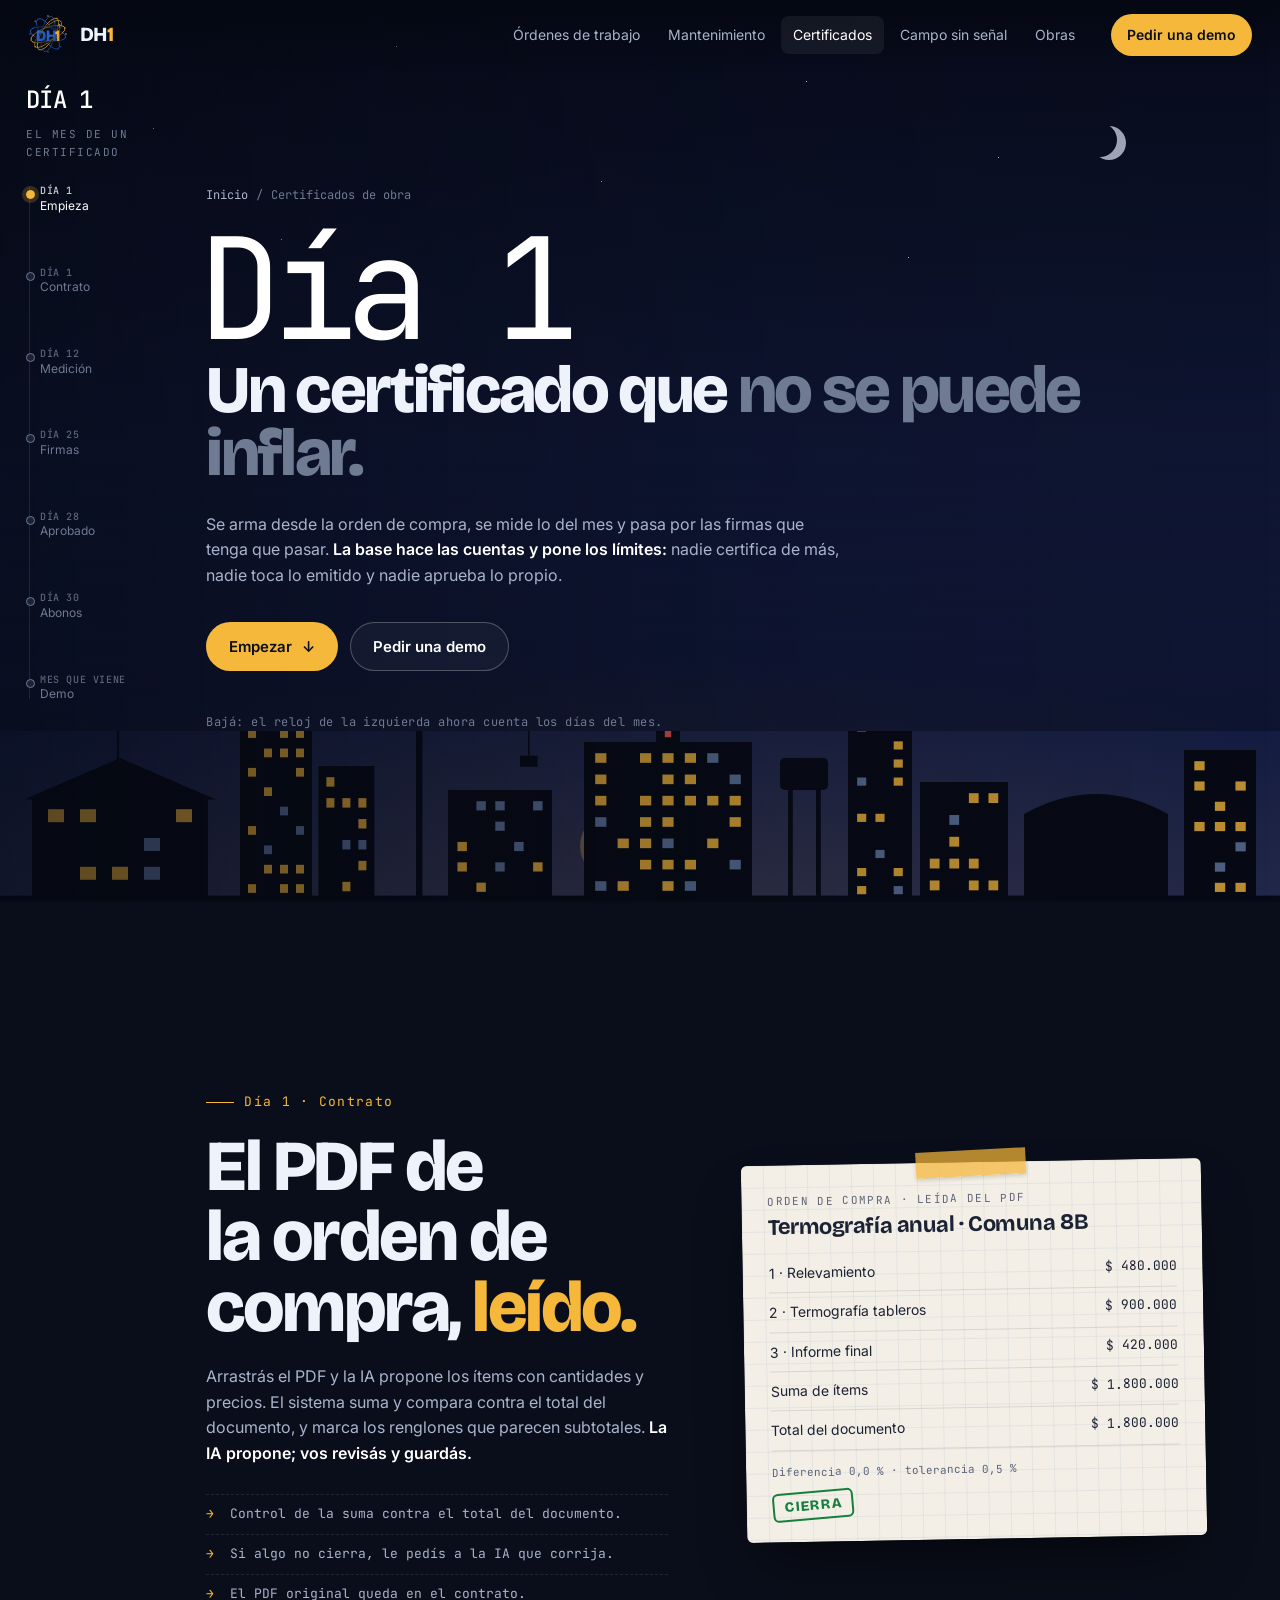
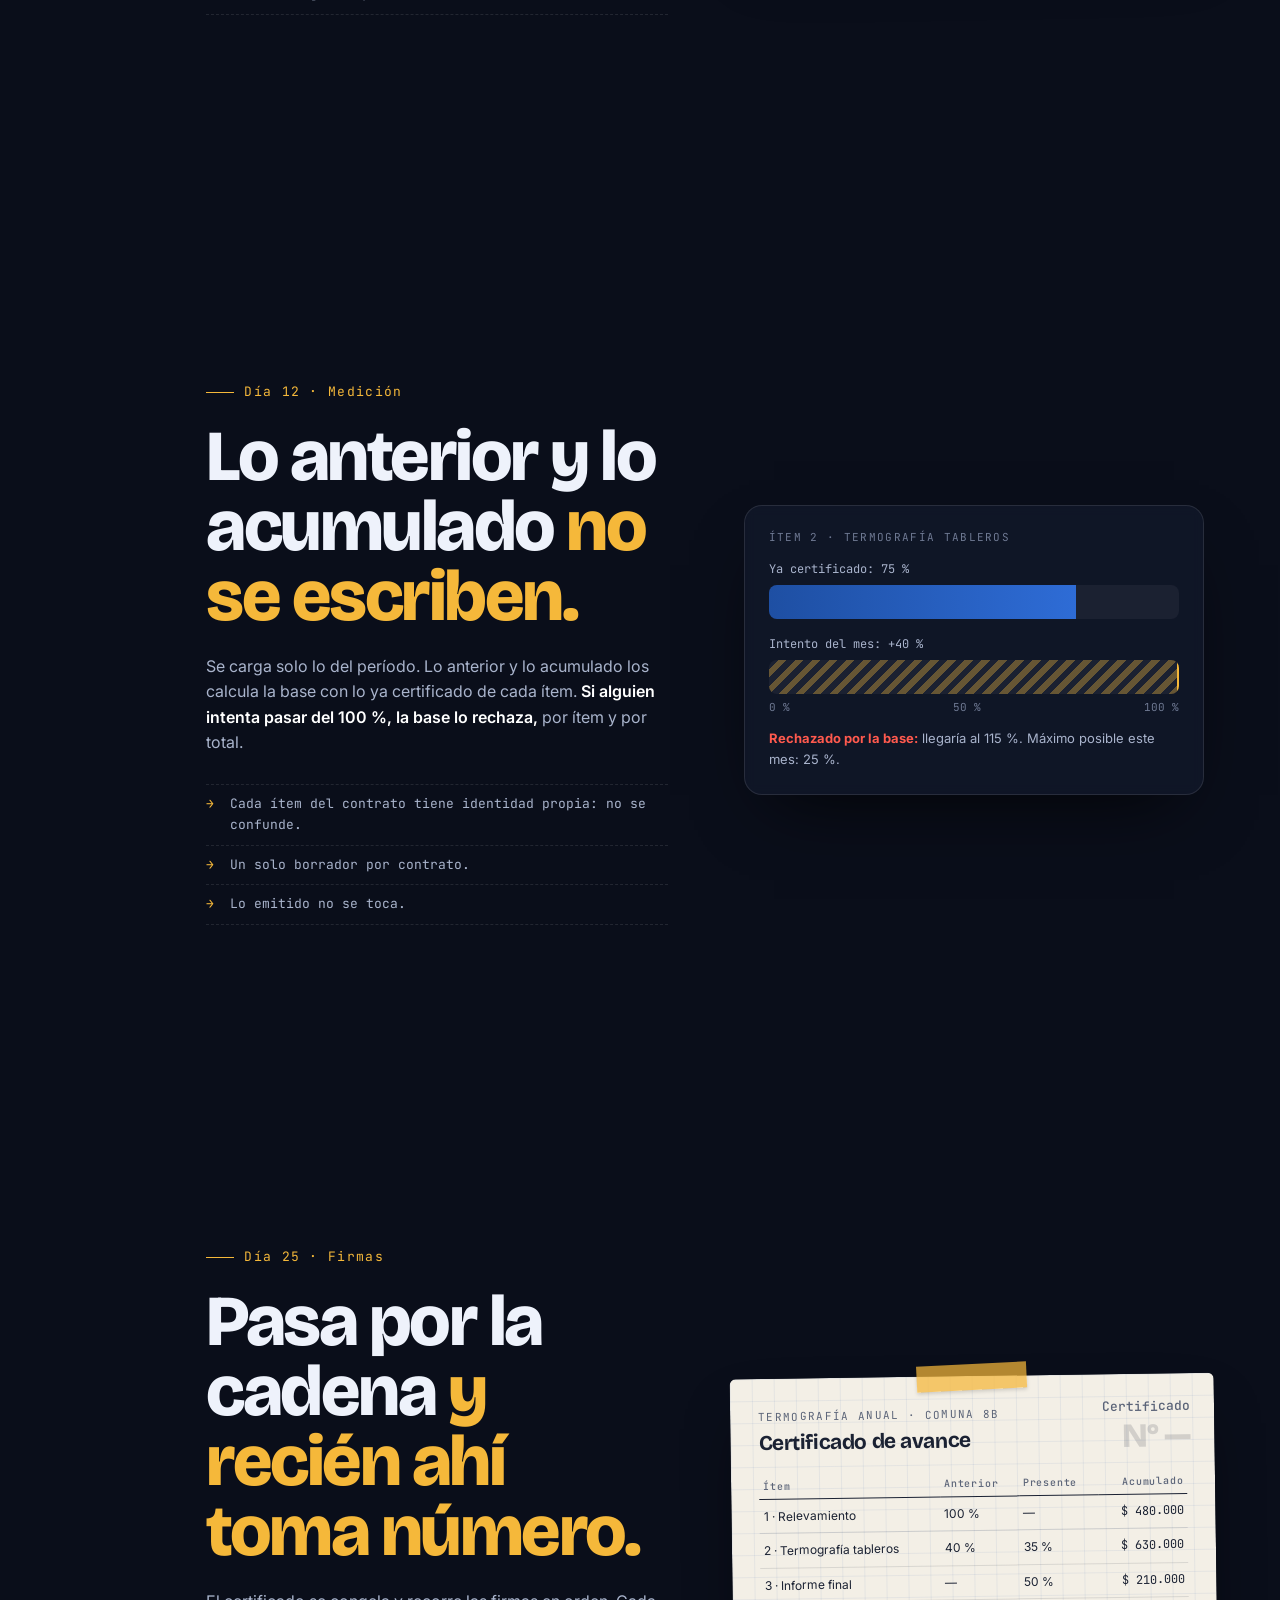
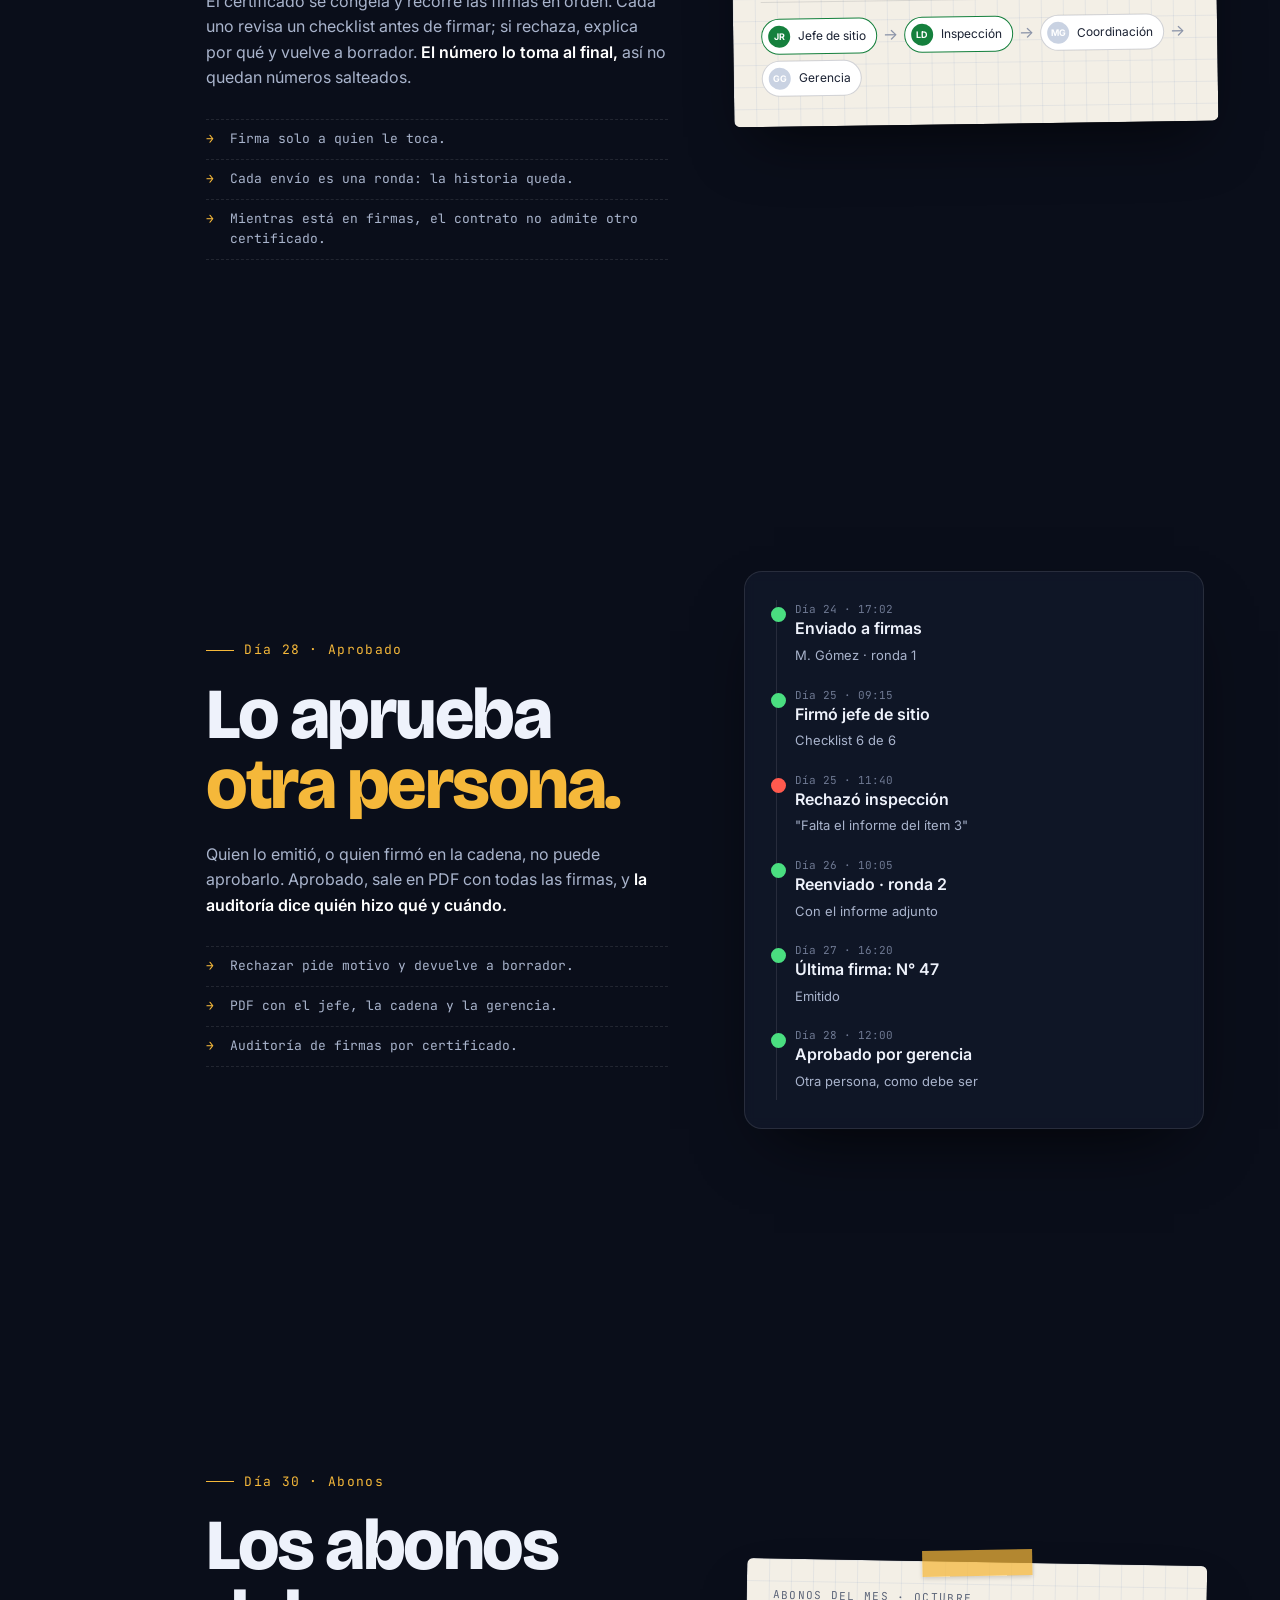
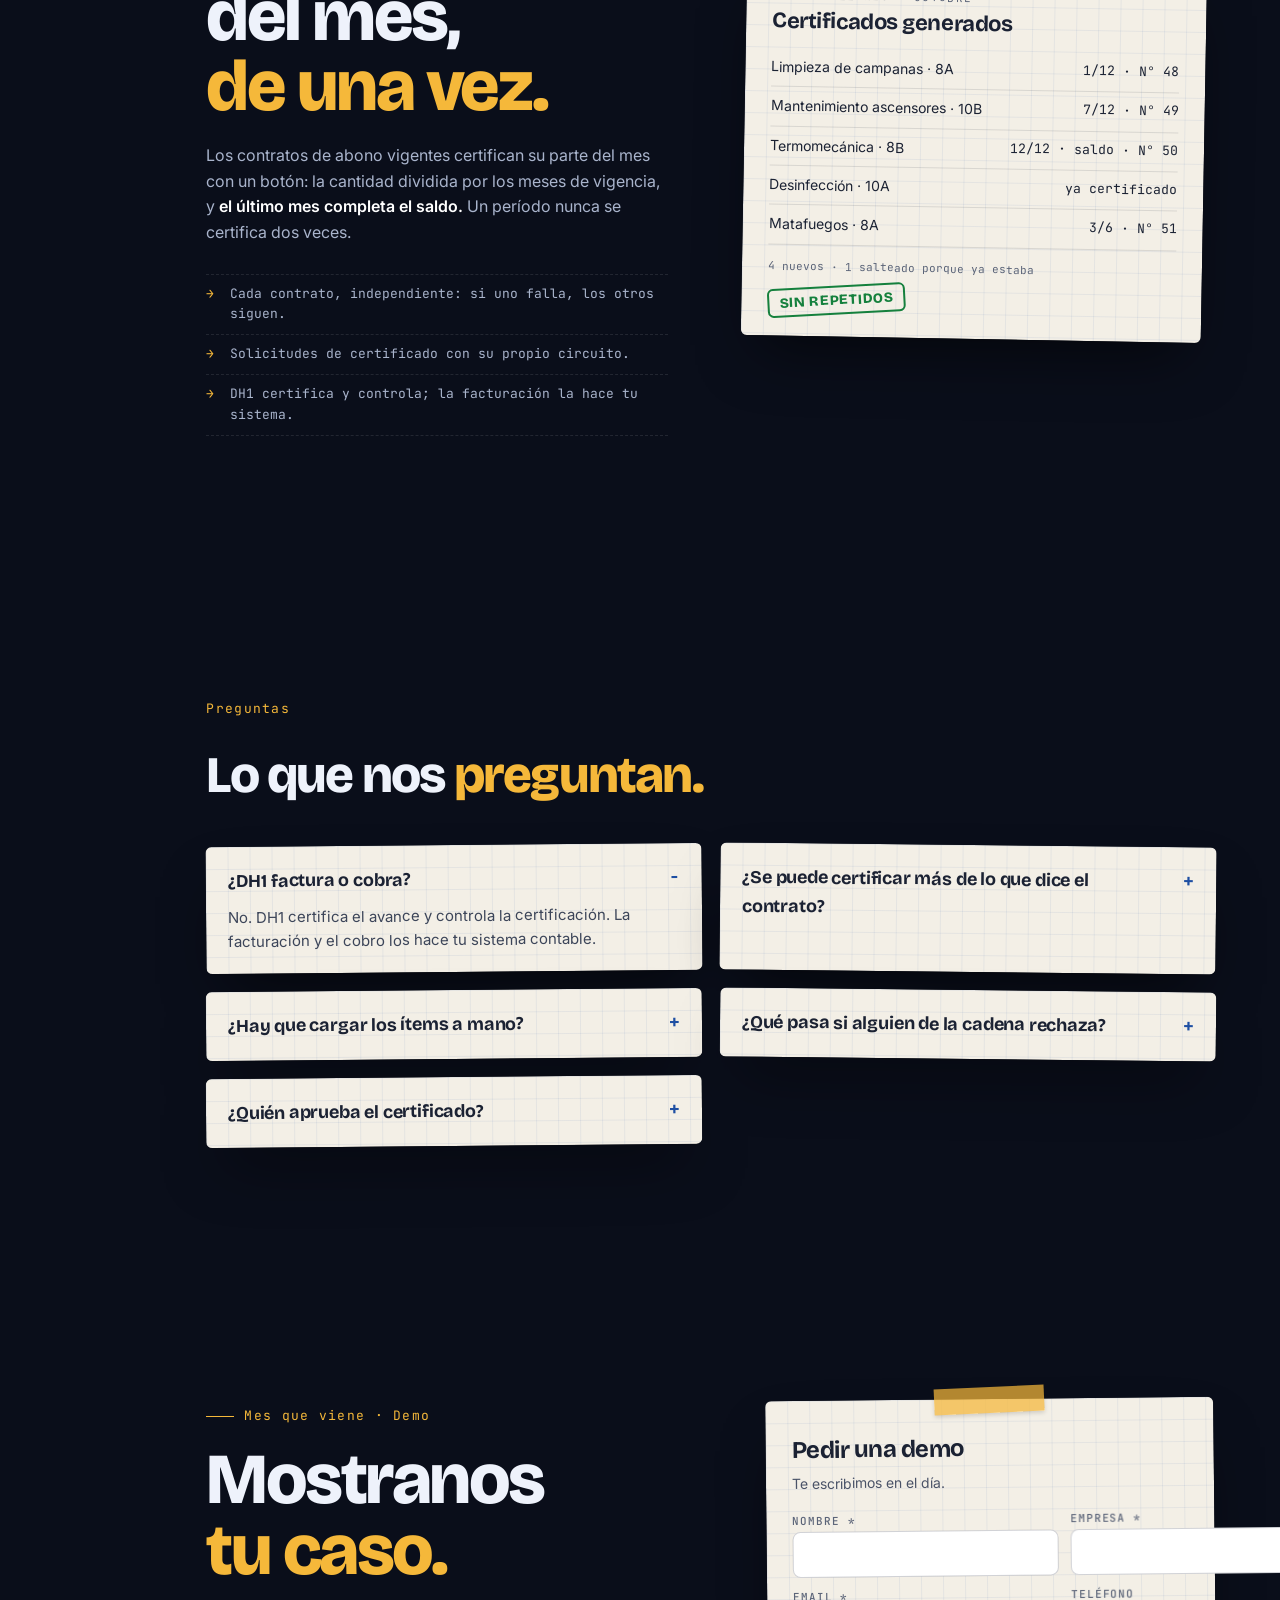
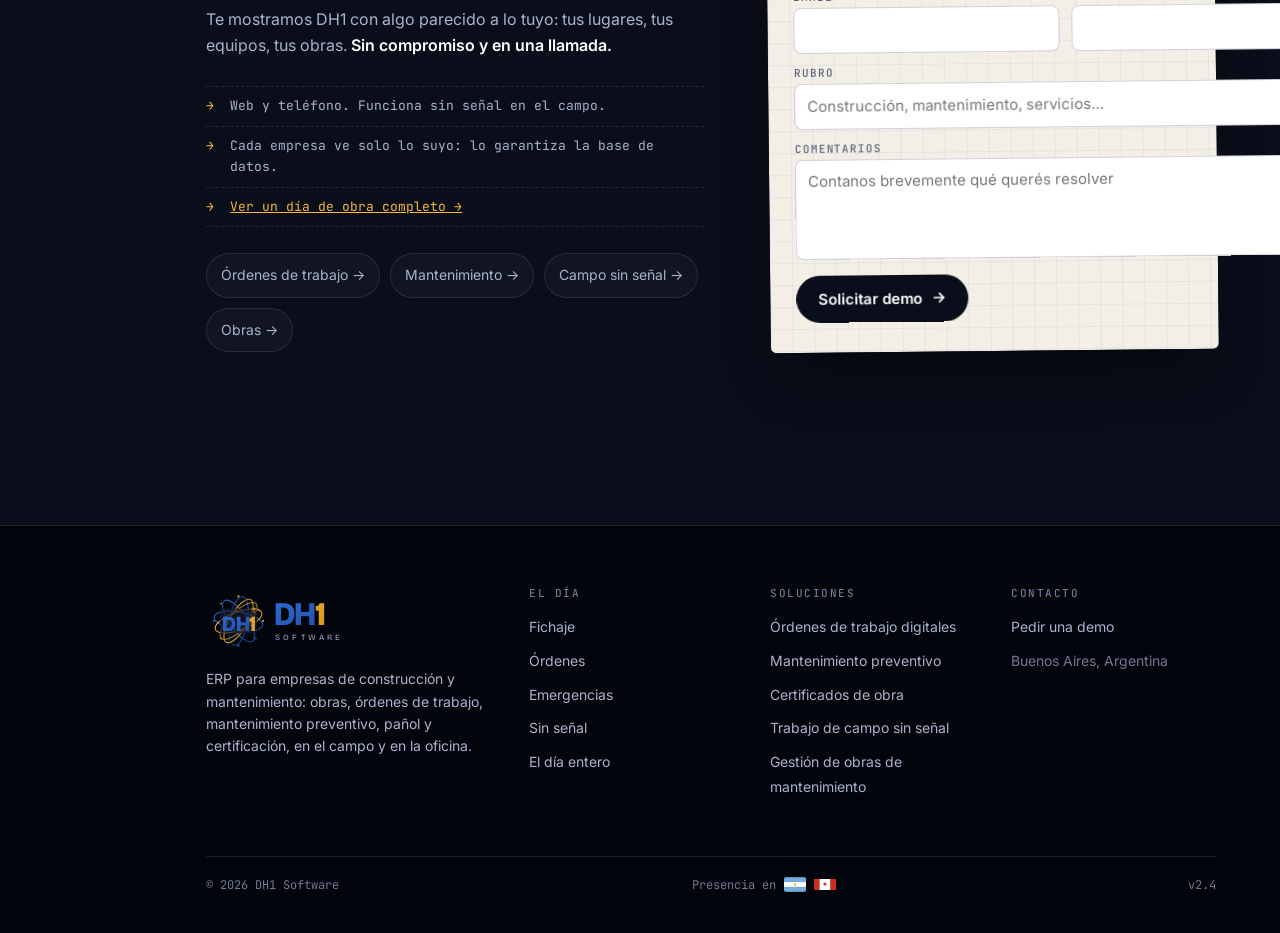
==== commit 4e89ed68: "Pagina de obras: descripcion, menu y miga como gestion de obras de mantenimiento Co-Authored-By: Cla" ====
--- a/certificados-de-obra/index.html
+++ b/certificados-de-obra/index.html
@@ -191,7 +191,7 @@
     <li><a href="/software-mantenimiento-preventivo/">Mantenimiento</a></li>
     <li><a href="/certificados-de-obra/" aria-current="page">Certificados</a></li>
     <li><a href="/trabajo-sin-senal/">Campo sin señal</a></li>
-    <li><a href="/erp-constructoras/">Constructoras</a></li>
+    <li><a href="/erp-constructoras/">Obras</a></li>
   </ul>
   <a href="#demo" class="pedir">Pedir una demo</a>
   <button class="menu-btn" id="menuBtn" aria-label="Abrir menú" aria-expanded="false" aria-controls="menu">
@@ -369,7 +369,7 @@
         <li>Cada empresa ve solo lo suyo: lo garantiza la base de datos.</li>
         <li><a href="/">Ver un día de obra completo →</a></li>
       </ul>
-      <div class="otras"><a href="/ordenes-de-trabajo-digitales/">Órdenes de trabajo →</a><a href="/software-mantenimiento-preventivo/">Mantenimiento →</a><a href="/trabajo-sin-senal/">Campo sin señal →</a><a href="/erp-constructoras/">Constructoras →</a></div>
+      <div class="otras"><a href="/ordenes-de-trabajo-digitales/">Órdenes de trabajo →</a><a href="/software-mantenimiento-preventivo/">Mantenimiento →</a><a href="/trabajo-sin-senal/">Campo sin señal →</a><a href="/erp-constructoras/">Obras →</a></div>
     </div>
     <div class="objeto aparece">
       <div class="hoja form">
@@ -427,7 +427,7 @@
   </g>
 </svg><p>ERP para empresas de construcción y mantenimiento: obras, órdenes de trabajo, mantenimiento preventivo, pañol y certificación, en el campo y en la oficina.</p></div>
     <div><h5>El día</h5><ul><li><a href="/#fichaje">Fichaje</a></li><li><a href="/#reparto">Órdenes</a></li><li><a href="/#emergencia">Emergencias</a></li><li><a href="/#sotano">Sin señal</a></li><li><a href="/#el-dia">El día entero</a></li></ul></div>
-    <div><h5>Soluciones</h5><ul><li><a href="/ordenes-de-trabajo-digitales/">Órdenes de trabajo digitales</a></li><li><a href="/software-mantenimiento-preventivo/">Mantenimiento preventivo</a></li><li><a href="/certificados-de-obra/">Certificados de obra</a></li><li><a href="/trabajo-sin-senal/">Trabajo de campo sin señal</a></li><li><a href="/erp-constructoras/">ERP para constructoras</a></li></ul></div>
+    <div><h5>Soluciones</h5><ul><li><a href="/ordenes-de-trabajo-digitales/">Órdenes de trabajo digitales</a></li><li><a href="/software-mantenimiento-preventivo/">Mantenimiento preventivo</a></li><li><a href="/certificados-de-obra/">Certificados de obra</a></li><li><a href="/trabajo-sin-senal/">Trabajo de campo sin señal</a></li><li><a href="/erp-constructoras/">Gestión de obras de mantenimiento</a></li></ul></div>
     <div><h5>Contacto</h5><ul><li><a href="#demo">Pedir una demo</a></li><li><span style="color:var(--texto-3);font-size:14px">Buenos Aires, Argentina</span></li></ul></div>
   </div>
   <div class="abajo">
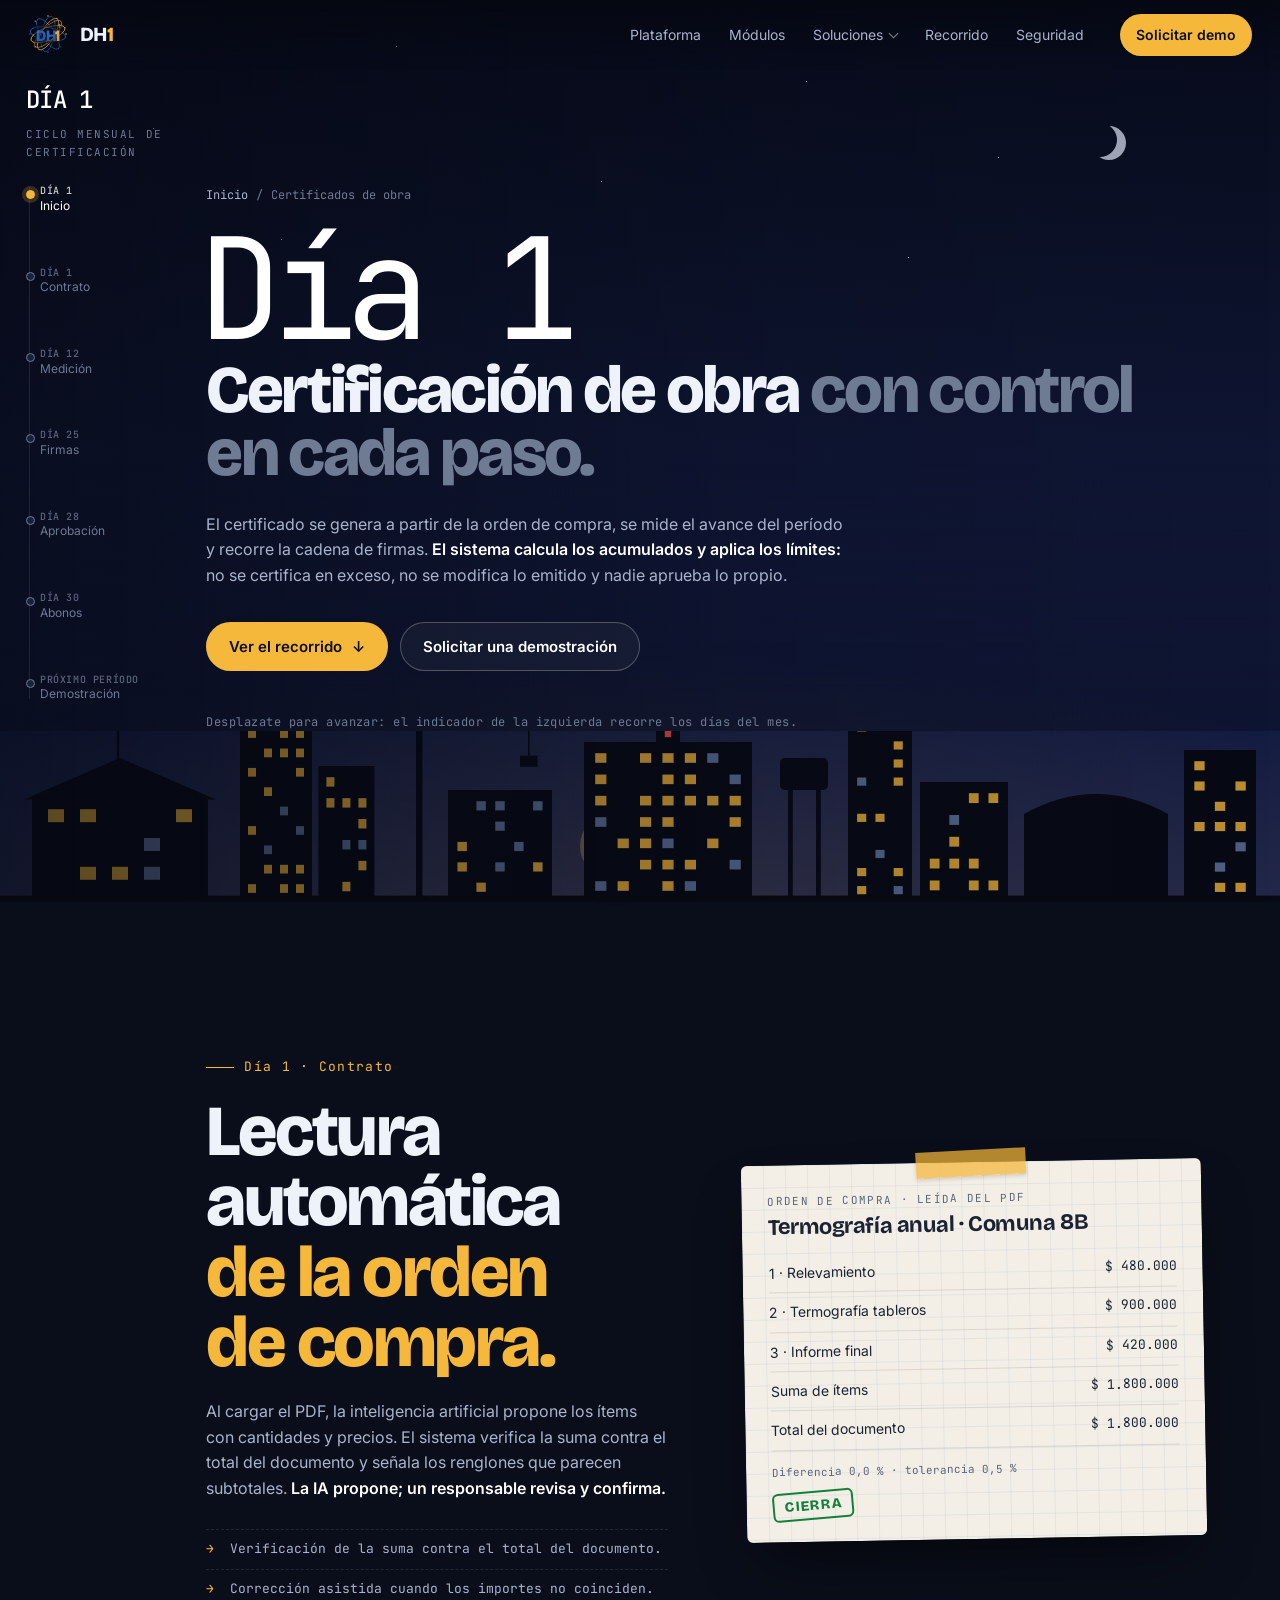
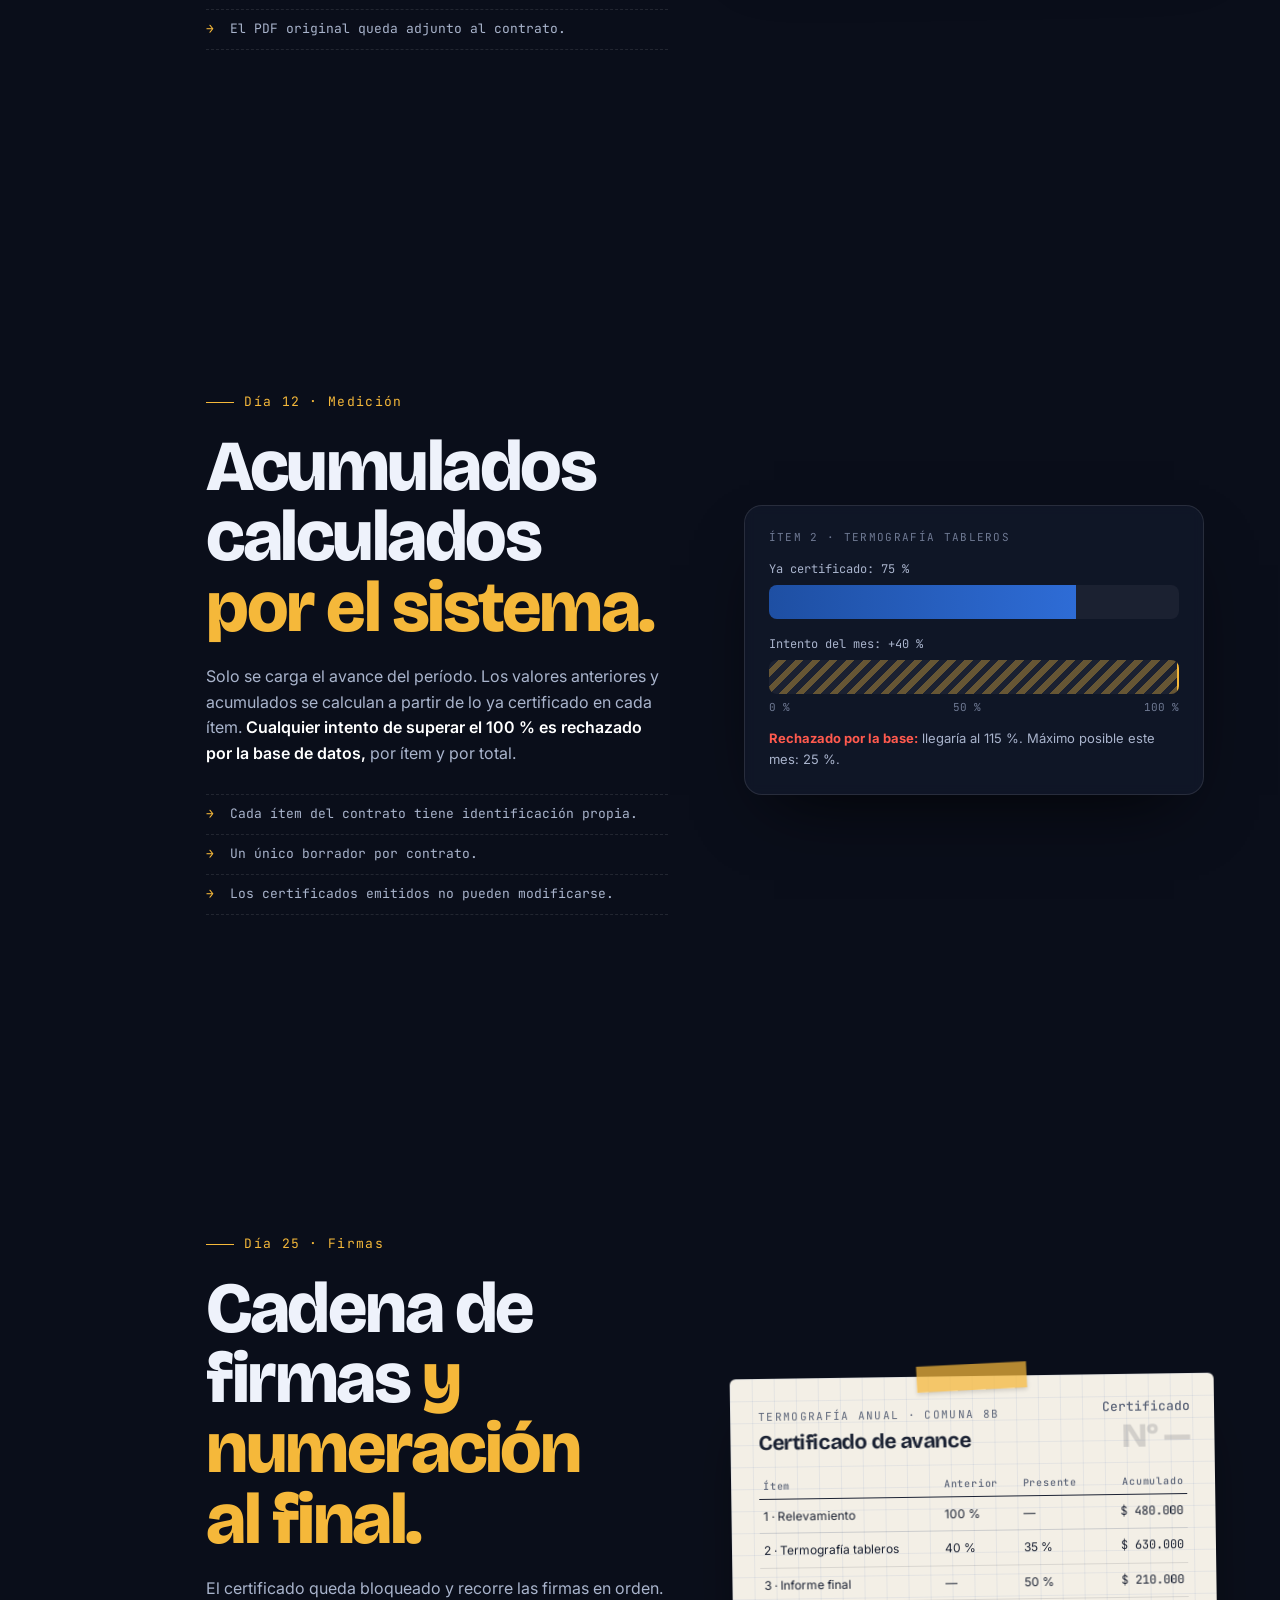
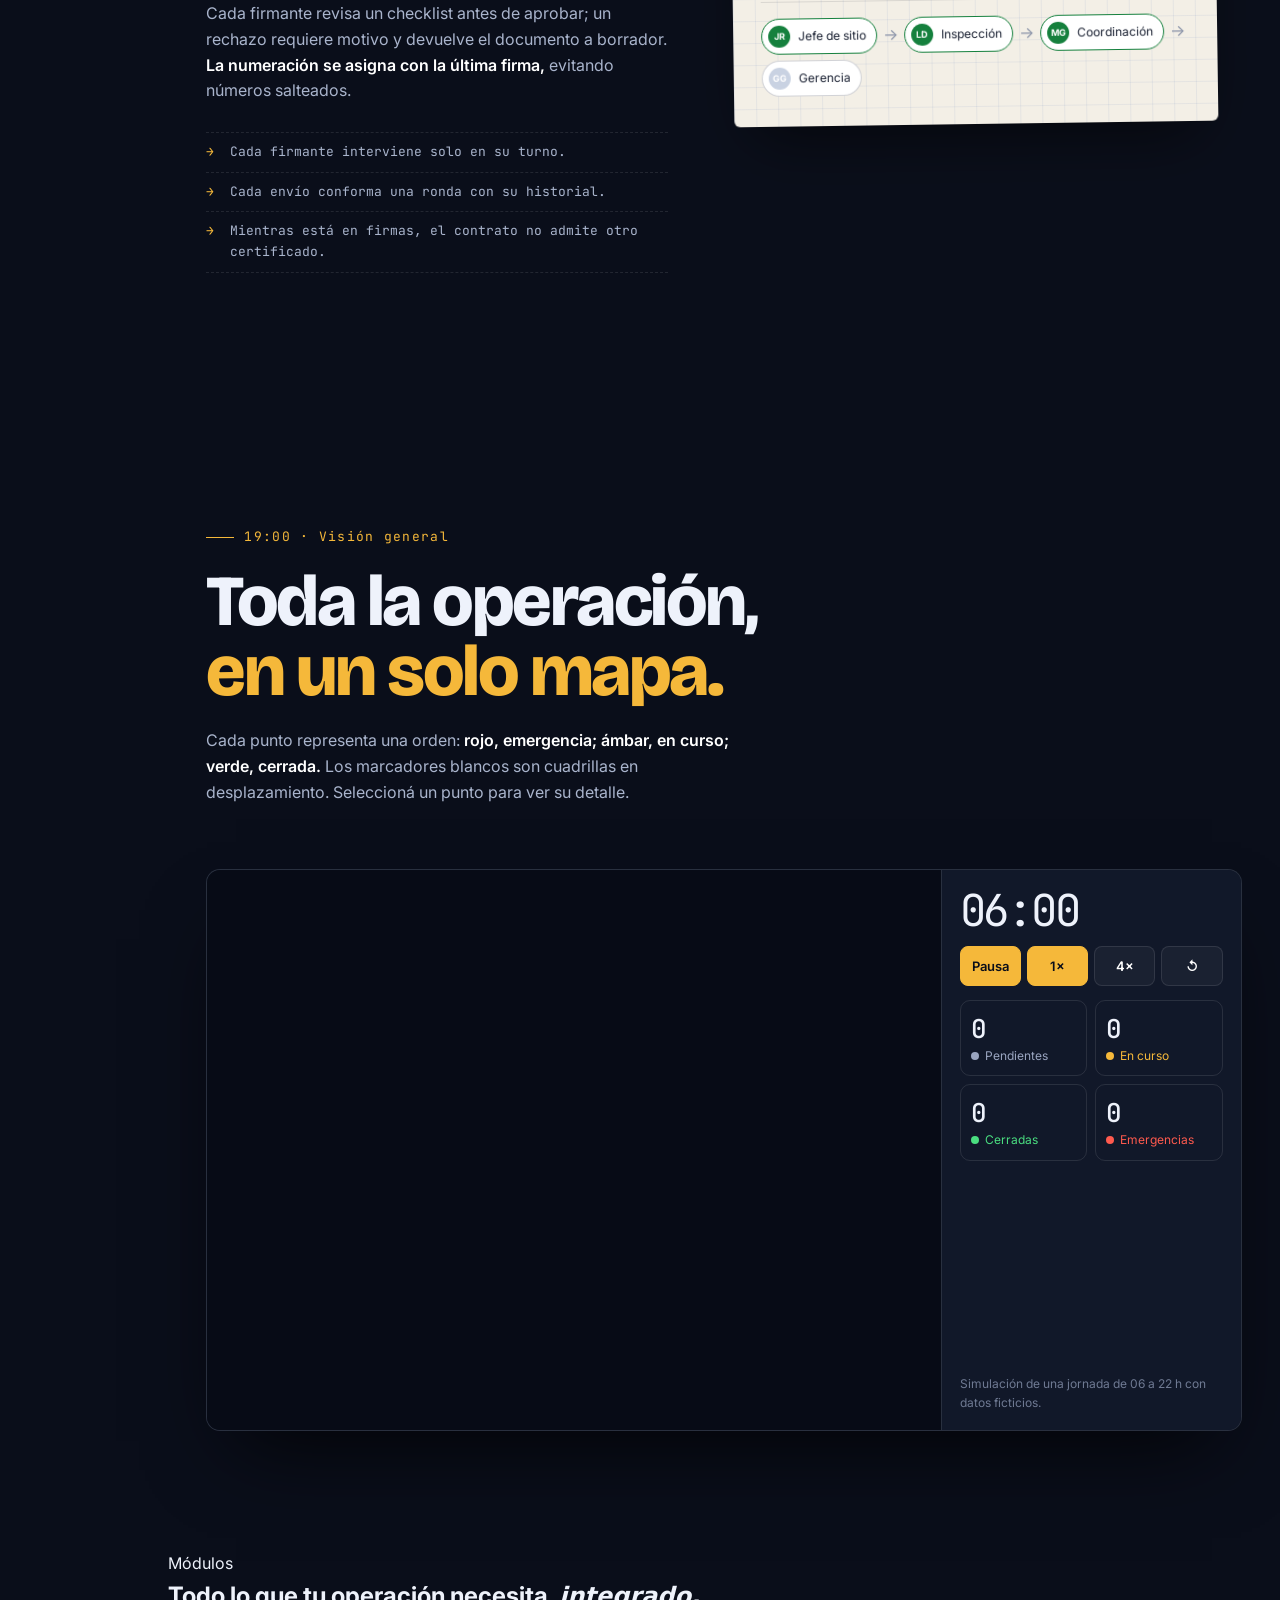
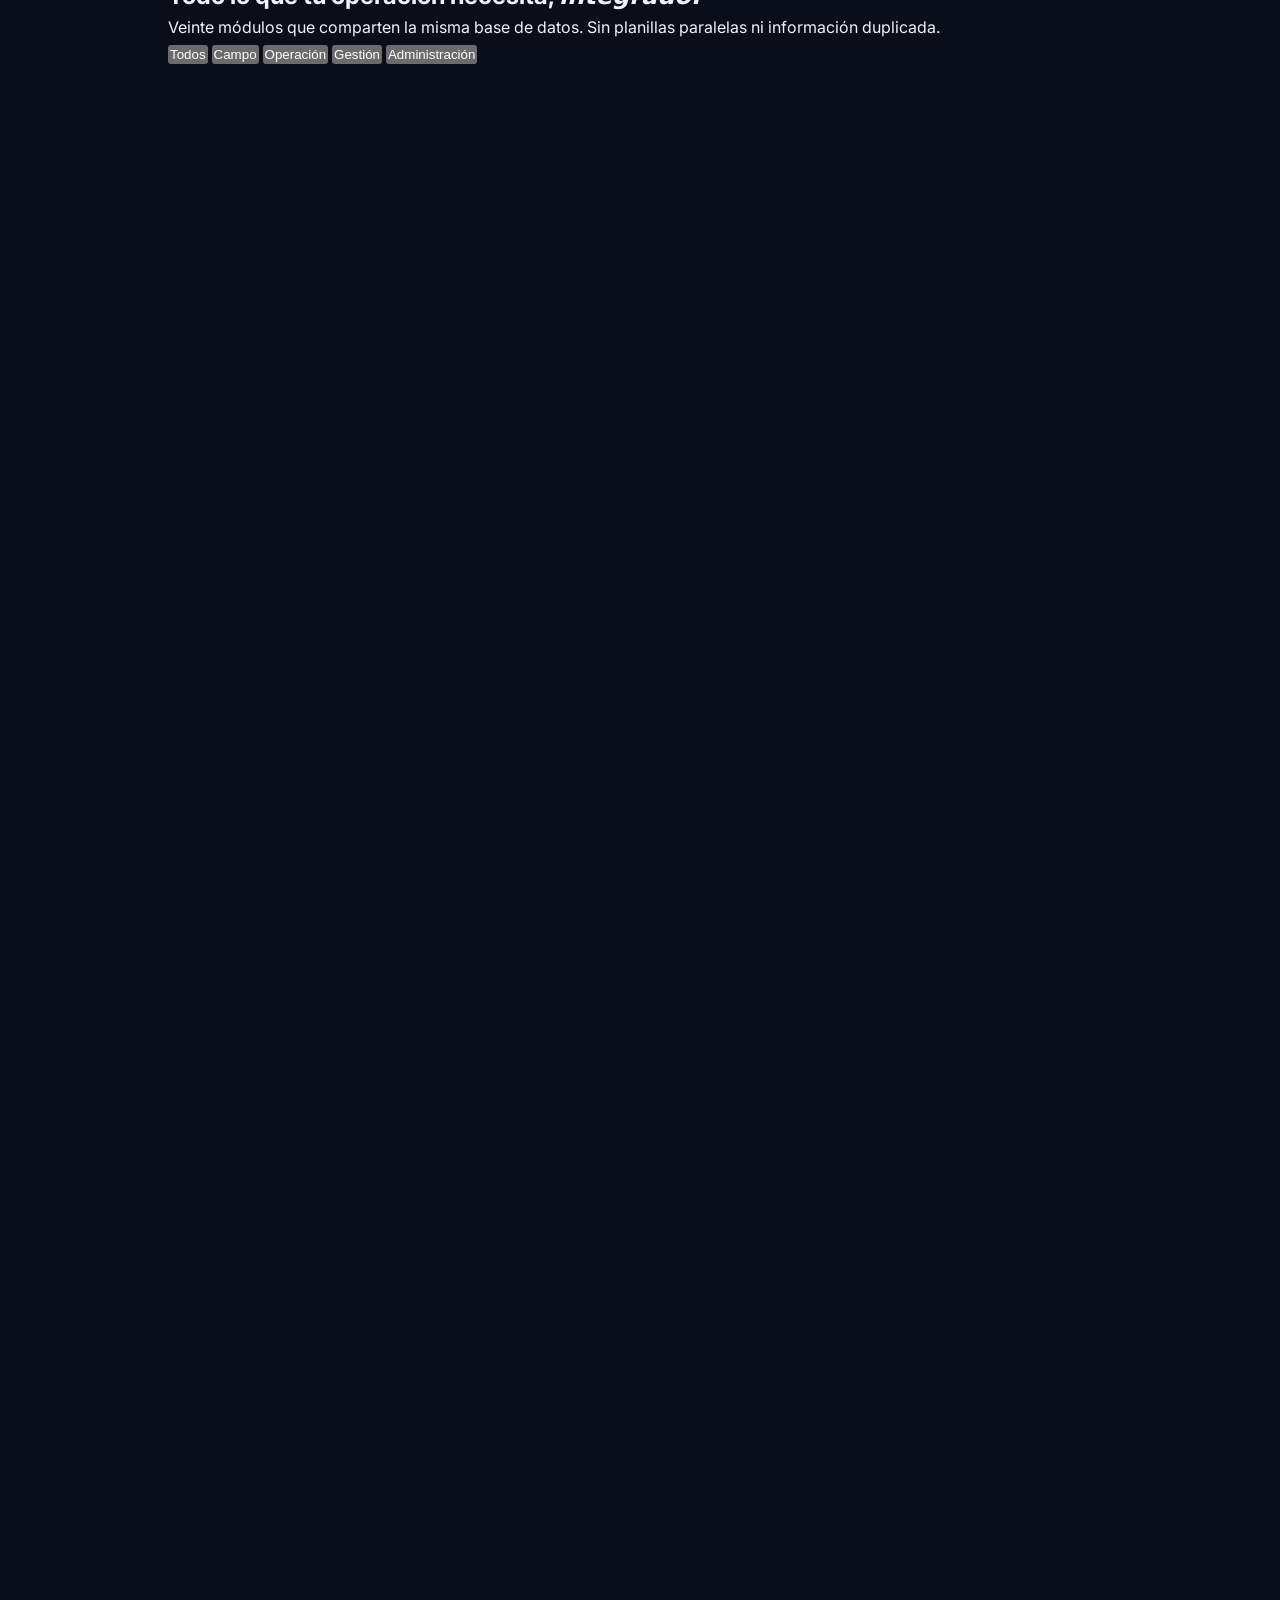
==== commit 400cdd56: "Web premium: portada 3D, secciones corporativas y textos profesionales - Home nueva: escena 3D inter" ====
--- a/certificados-de-obra/index.html
+++ b/certificados-de-obra/index.html
@@ -84,7 +84,7 @@
           "name": "¿Hay que cargar los ítems a mano?",
           "acceptedAnswer": {
             "@type": "Answer",
-            "text": "No hace falta: subís el PDF de la orden de compra, la IA propone los ítems y el sistema controla que la suma cierre con el total. Vos revisás antes de guardar."
+            "text": "No es necesario: al subir el PDF de la orden de compra, la IA propone los ítems y el sistema verifica que la suma coincida con el total. Un responsable revisa antes de guardar."
           }
         },
         {
@@ -92,7 +92,7 @@
           "name": "¿Qué pasa si alguien de la cadena rechaza?",
           "acceptedAnswer": {
             "@type": "Answer",
-            "text": "Tiene que escribir el motivo. El certificado vuelve a borrador, se corrige y se reenvía como una ronda nueva; la anterior queda en la historia."
+            "text": "Debe indicar el motivo. El certificado vuelve a borrador, se corrige y se reenvía como una nueva ronda; la anterior queda registrada."
           }
         },
         {
@@ -187,29 +187,37 @@
   <path d="M 152 72 L 152 56 L 145 63 M 152 56 L 159 63" stroke="url(#nmG)" stroke-width="3" fill="none" stroke-linecap="round" stroke-linejoin="round"/>
 </svg><span>DH<b>1</b></span></a>
   <ul id="menu">
-    <li><a href="/ordenes-de-trabajo-digitales/">Órdenes de trabajo</a></li>
-    <li><a href="/software-mantenimiento-preventivo/">Mantenimiento</a></li>
-    <li><a href="/certificados-de-obra/" aria-current="page">Certificados</a></li>
-    <li><a href="/trabajo-sin-senal/">Campo sin señal</a></li>
-    <li><a href="/erp-constructoras/">Obras</a></li>
+    <li><a href="/#plataforma">Plataforma</a></li>
+    <li><a href="/#modulos">Módulos</a></li>
+    <li class="sub"><a href="/#soluciones">Soluciones</a>
+      <ul>
+        <li><a href="/ordenes-de-trabajo-digitales/">Órdenes de trabajo digitales</a></li>
+        <li><a href="/software-mantenimiento-preventivo/">Mantenimiento preventivo</a></li>
+        <li><a href="/certificados-de-obra/" aria-current="page">Certificados de obra</a></li>
+        <li><a href="/trabajo-sin-senal/">Operación sin conexión</a></li>
+        <li><a href="/erp-constructoras/">Gestión de obras de mantenimiento</a></li>
+      </ul>
+    </li>
+    <li><a href="/#recorrido">Recorrido</a></li>
+    <li><a href="/#seguridad">Seguridad</a></li>
   </ul>
-  <a href="#demo" class="pedir">Pedir una demo</a>
+  <a href="#demo" class="pedir">Solicitar demo</a>
   <button class="menu-btn" id="menuBtn" aria-label="Abrir menú" aria-expanded="false" aria-controls="menu">
     <svg width="20" height="20" viewBox="0 0 24 24" fill="none" stroke="currentColor" stroke-width="2.2"><path d="M4 7h16M4 12h16M4 17h16"/></svg>
   </button>
 </header>
 
-<aside class="riel" aria-label="El mes de un certificado">
+<aside class="riel" aria-label="Ciclo mensual de certificación">
   <div class="hora etq" id="hora" aria-live="off">Día 1</div>
-  <div class="dia">El mes de un certificado</div>
+  <div class="dia">Ciclo mensual de certificación</div>
   <ol id="indice">
-    <li><a href="#inicio"><b>Día 1</b>Empieza</a></li>
+    <li><a href="#inicio"><b>Día 1</b>Inicio</a></li>
     <li><a href="#contrato"><b>Día 1</b>Contrato</a></li>
     <li><a href="#medicion"><b>Día 12</b>Medición</a></li>
     <li><a href="#certificado"><b>Día 25</b>Firmas</a></li>
-    <li><a href="#aprobado"><b>Día 28</b>Aprobado</a></li>
+    <li><a href="#aprobado"><b>Día 28</b>Aprobación</a></li>
     <li><a href="#abonos"><b>Día 30</b>Abonos</a></li>
-    <li><a href="#demo"><b>Mes que viene</b>Demo</a></li>
+    <li><a href="#demo"><b>Próximo período</b>Demostración</a></li>
     <li class="avance" aria-hidden="true"></li>
   </ol>
 </aside>
@@ -219,25 +227,25 @@
     <div class="texto">
       <nav class="miga aparece" aria-label="Estás en"><a href="/">Inicio</a><span>/</span><span>Certificados de obra</span></nav>
       <div class="reloj-gigante aparece" aria-hidden="true">Día<span> </span>1</div>
-      <h1 class="aparece">Un certificado que <em>no se puede inflar.</em></h1>
-      <p class="bajada aparece">Se arma desde la orden de compra, se mide lo del mes y pasa por las firmas que tenga que pasar. <strong>La base hace las cuentas y pone los límites:</strong> nadie certifica de más, nadie toca lo emitido y nadie aprueba lo propio.</p>
+      <h1 class="aparece">Certificación de obra <em>con control en cada paso.</em></h1>
+      <p class="bajada aparece">El certificado se genera a partir de la orden de compra, se mide el avance del período y recorre la cadena de firmas. <strong>El sistema calcula los acumulados y aplica los límites:</strong> no se certifica en exceso, no se modifica lo emitido y nadie aprueba lo propio.</p>
       <div class="botones aparece">
-        <a href="#contrato" class="btn prim">Empezar <span class="bajar">↓</span></a>
-        <a href="#demo" class="btn sec">Pedir una demo</a>
-      </div>
-      <p class="nota aparece">Bajá: el reloj de la izquierda ahora cuenta los días del mes.</p>
+        <a href="#contrato" class="btn prim">Ver el recorrido <span class="bajar">↓</span></a>
+        <a href="#demo" class="btn sec">Solicitar una demostración</a>
+      </div>
+      <p class="nota aparece">Desplazate para avanzar: el indicador de la izquierda recorre los días del mes.</p>
     </div>
   </section>
 
   <section class="cap" id="contrato" data-etq="Día 1">
     <div class="texto aparece">
       <div class="marca-hora">Día 1 · Contrato</div>
-      <h2>El PDF de la orden de compra, <em>leído.</em></h2>
-      <p class="bajada">Arrastrás el PDF y la IA propone los ítems con cantidades y precios. El sistema suma y compara contra el total del documento, y marca los renglones que parecen subtotales. <strong>La IA propone; vos revisás y guardás.</strong></p>
+      <h2>Lectura automática <em>de la orden de compra.</em></h2>
+      <p class="bajada">Al cargar el PDF, la inteligencia artificial propone los ítems con cantidades y precios. El sistema verifica la suma contra el total del documento y señala los renglones que parecen subtotales. <strong>La IA propone; un responsable revisa y confirma.</strong></p>
       <ul class="libro">
-        <li>Control de la suma contra el total del documento.</li>
-        <li>Si algo no cierra, le pedís a la IA que corrija.</li>
-        <li>El PDF original queda en el contrato.</li>
+        <li>Verificación de la suma contra el total del documento.</li>
+        <li>Corrección asistida cuando los importes no coinciden.</li>
+        <li>El PDF original queda adjunto al contrato.</li>
       </ul>
     </div>
     <div class="objeto aparece">
@@ -255,12 +263,12 @@
   <section class="cap" id="medicion" data-etq="Día 12">
     <div class="texto aparece">
       <div class="marca-hora">Día 12 · Medición</div>
-      <h2>Lo anterior y lo acumulado <em>no se escriben.</em></h2>
-      <p class="bajada">Se carga solo lo del período. Lo anterior y lo acumulado los calcula la base con lo ya certificado de cada ítem. <strong>Si alguien intenta pasar del 100 %, la base lo rechaza,</strong> por ítem y por total.</p>
+      <h2>Acumulados calculados <em>por el sistema.</em></h2>
+      <p class="bajada">Solo se carga el avance del período. Los valores anteriores y acumulados se calculan a partir de lo ya certificado en cada ítem. <strong>Cualquier intento de superar el 100 % es rechazado por la base de datos,</strong> por ítem y por total.</p>
       <ul class="libro">
-        <li>Cada ítem del contrato tiene identidad propia: no se confunde.</li>
-        <li>Un solo borrador por contrato.</li>
-        <li>Lo emitido no se toca.</li>
+        <li>Cada ítem del contrato tiene identificación propia.</li>
+        <li>Un único borrador por contrato.</li>
+        <li>Los certificados emitidos no pueden modificarse.</li>
       </ul>
     </div>
     <div class="objeto aparece">
@@ -276,11 +284,11 @@
   <section class="cap" id="certificado" data-etq="Día 25">
     <div class="texto aparece">
       <div class="marca-hora">Día 25 · Firmas</div>
-      <h2>Pasa por la cadena <em>y recién ahí toma número.</em></h2>
-      <p class="bajada">El certificado se congela y recorre las firmas en orden. Cada uno revisa un checklist antes de firmar; si rechaza, explica por qué y vuelve a borrador. <strong>El número lo toma al final,</strong> así no quedan números salteados.</p>
+      <h2>Cadena de firmas <em>y numeración al final.</em></h2>
+      <p class="bajada">El certificado queda bloqueado y recorre las firmas en orden. Cada firmante revisa un checklist antes de aprobar; un rechazo requiere motivo y devuelve el documento a borrador. <strong>La numeración se asigna con la última firma,</strong> evitando números salteados.</p>
       <ul class="libro">
-        <li>Firma solo a quien le toca.</li>
-        <li>Cada envío es una ronda: la historia queda.</li>
+        <li>Cada firmante interviene solo en su turno.</li>
+        <li>Cada envío conforma una ronda con su historial.</li>
         <li>Mientras está en firmas, el contrato no admite otro certificado.</li>
       </ul>
     </div>
@@ -308,31 +316,103 @@
     </div>
   </section>
 
+  <!-- 19:00 el día -->
+  <section class="cap mapa-cap" id="el-dia" data-hora="19:00">
+    <div class="texto aparece" style="max-width:900px">
+      <div class="marca-hora">19:00 · Visión general</div>
+      <h2>Toda la operación, <em>en un solo mapa.</em></h2>
+      <p class="bajada">Cada punto representa una orden: <strong>rojo, emergencia; ámbar, en curso; verde, cerrada.</strong> Los marcadores blancos son cuadrillas en desplazamiento. Seleccioná un punto para ver su detalle.</p>
+    </div>
+    <div class="objeto aparece">
+      <div class="pantalla mapa-marco">
+        <div class="mapa-lienzo" id="mapa"><div class="mapa-ficha" id="mapaFicha"></div></div>
+        <div class="mapa-panel">
+          <div class="mapa-reloj" id="mapaReloj">06:00</div>
+          <div class="mapa-ctrl">
+            <button type="button" id="mapaPlay" aria-pressed="true">Pausa</button>
+            <button type="button" data-vel="1" aria-pressed="true">1×</button>
+            <button type="button" data-vel="4" aria-pressed="false">4×</button>
+            <button type="button" id="mapaReiniciar">↺</button>
+          </div>
+          <div class="contadores">
+            <div class="k-pend"><b id="kPend">0</b><span>Pendientes</span></div>
+            <div class="k-curso"><b id="kCurso">0</b><span>En curso</span></div>
+            <div class="k-cerr"><b id="kCerr">0</b><span>Cerradas</span></div>
+            <div class="k-urg"><b id="kUrg">0</b><span>Emergencias</span></div>
+          </div>
+          <div class="mapa-log" id="mapaLog" aria-live="off"></div>
+          <div class="mapa-leyenda">Simulación de una jornada de 06 a 22 h con datos ficticios.</div>
+        </div>
+      </div>
+    </div>
+  </section>
+  </div>
+
+  <!-- módulos -->
+  <section class="bloque" id="modulos" aria-labelledby="tit-modulos">
+    <div class="envoltura">
+      <div class="cabecera aparece">
+        <p class="sobre">Módulos</p>
+        <h2 id="tit-modulos">Todo lo que tu operación necesita, <em>integrado.</em></h2>
+        <p class="intro">Veinte módulos que comparten la misma base de datos. Sin planillas paralelas ni información duplicada.</p>
+      </div>
+      <div class="filtros aparece" role="group" aria-label="Filtrar módulos">
+        <button type="button" data-f="todos" aria-pressed="true">Todos</button>
+        <button type="button" data-f="campo" aria-pressed="false">Campo</button>
+        <button type="button" data-f="operacion" aria-pressed="false">Operación</button>
+        <button type="button" data-f="gestion" aria-pressed="false">Gestión</button>
+        <button type="button" data-f="administracion" aria-pressed="false">Administración</button>
+      </div>
+      <div class="grilla-mod aparece" id="grillaMod">
+        <article class="mod tilt" data-c="operacion" data-tilt="7"><div class="ico"><svg viewBox="0 0 24 24" aria-hidden="true"><rect x="5" y="4" width="14" height="17" rx="2"/><path d="M9 3h6v3H9zM9 13l2 2 4-4"/></svg></div><h3>Órdenes de trabajo</h3><p>Tablero por estado, plantillas, checklist, fotos, firma de conformidad y PDF de cada orden.</p><span class="cat">Operación</span></article>
+        <article class="mod tilt" data-c="operacion" data-tilt="7"><div class="ico"><svg viewBox="0 0 24 24" aria-hidden="true"><rect x="3" y="5" width="18" height="16" rx="2"/><path d="M3 10h18M8 3v4M16 3v4M8 15h3M13 15h3"/></svg></div><h3>Mantenimiento preventivo</h3><p>Planes por equipo y frecuencia, rutinas estacionales y generación automática de órdenes.</p><span class="cat">Operación</span></article>
+        <article class="mod tilt" data-c="operacion" data-tilt="7"><div class="ico"><svg viewBox="0 0 24 24" aria-hidden="true"><path d="M12 3 2 20h20L12 3z"/><path d="M12 10v4M12 17h.01"/></svg></div><h3>Emergencias</h3><p>Reporte inmediato, orden urgente automática y notificación en tiempo real a los responsables.</p><span class="cat">Operación</span></article>
+        <article class="mod tilt" data-c="operacion" data-tilt="7"><div class="ico"><svg viewBox="0 0 24 24" aria-hidden="true"><path d="M12 21s7-6.2 7-11.5a7 7 0 1 0-14 0C5 14.8 12 21 12 21z"/><circle cx="12" cy="9.5" r="2.5"/></svg></div><h3>Mapa operativo</h3><p>Órdenes y establecimientos georreferenciados para planificar zonas y recorridos.</p><span class="cat">Operación</span></article>
+        <article class="mod tilt" data-c="operacion" data-tilt="7"><div class="ico"><svg viewBox="0 0 24 24" aria-hidden="true"><circle cx="11" cy="11" r="6"/><path d="M20 20l-4.5-4.5M8.5 11h5"/></svg></div><h3>Inspecciones e informes</h3><p>Relevamientos con fotos, informes técnicos y planificación de intervenciones.</p><span class="cat">Operación</span></article>
+        <article class="mod tilt" data-c="campo" data-tilt="7"><div class="ico"><svg viewBox="0 0 24 24" aria-hidden="true"><rect x="7" y="2" width="10" height="20" rx="2"/><path d="M11 18h2"/></svg></div><h3>Aplicación de campo</h3><p>Ejecución desde el teléfono con checklist, fotos comprimidas, firma y geolocalización.</p><span class="cat">Campo</span></article>
+        <article class="mod tilt" data-c="campo" data-tilt="7"><div class="ico"><svg viewBox="0 0 24 24" aria-hidden="true"><path d="M2 8.5a15 15 0 0 1 20 0M5.5 12a10 10 0 0 1 13 0M9 15.5a5 5 0 0 1 6 0M12 19h.01M3 3l18 18"/></svg></div><h3>Operación sin conexión</h3><p>Cola local de cambios con sincronización automática, sin pérdidas ni duplicados.</p><span class="cat">Campo</span></article>
+        <article class="mod tilt" data-c="campo" data-tilt="7"><div class="ico"><svg viewBox="0 0 24 24" aria-hidden="true"><circle cx="12" cy="12" r="9"/><path d="M12 7v5l3 2"/></svg></div><h3>Control de asistencia</h3><p>Fichaje por QR del establecimiento o tablet de cuadrilla, con hora y ubicación.</p><span class="cat">Campo</span></article>
+        <article class="mod tilt" data-c="campo" data-tilt="7"><div class="ico"><svg viewBox="0 0 24 24" aria-hidden="true"><rect x="4" y="4" width="6" height="6"/><rect x="14" y="4" width="6" height="6"/><rect x="4" y="14" width="6" height="6"/><path d="M14 14h2v2h-2zM18 18h2v2h-2zM14 18h2M18 14h2"/></svg></div><h3>Portal por código QR</h3><p>Consulta y ejecución de órdenes desde el QR del lugar, sin necesidad de usuario.</p><span class="cat">Campo</span></article>
+        <article class="mod tilt" data-c="gestion" data-tilt="7"><div class="ico"><svg viewBox="0 0 24 24" aria-hidden="true"><circle cx="12" cy="12" r="3"/><path d="M12 2v3M12 19v3M2 12h3M19 12h3M4.9 4.9l2.1 2.1M17 17l2.1 2.1M4.9 19.1 7 17M17 7l2.1-2.1"/></svg></div><h3>Activos y equipos</h3><p>Expediente técnico, QR por equipo, garantías y control de equipos fuera de servicio.</p><span class="cat">Gestión</span></article>
+        <article class="mod tilt" data-c="gestion" data-tilt="7"><div class="ico"><svg viewBox="0 0 24 24" aria-hidden="true"><path d="M3 7l9-4 9 4-9 4-9-4z"/><path d="M3 7v10l9 4 9-4V7M12 11v10"/></svg></div><h3>Inventario y pañol</h3><p>Stock por depósito, mínimos, préstamo de herramientas y costo promedio ponderado.</p><span class="cat">Gestión</span></article>
+        <article class="mod tilt" data-c="gestion" data-tilt="7"><div class="ico"><svg viewBox="0 0 24 24" aria-hidden="true"><path d="M3 4h2l2.5 11h11L21 7H7"/><circle cx="9" cy="19" r="1.5"/><circle cx="17" cy="19" r="1.5"/></svg></div><h3>Compras y aprobaciones</h3><p>Requerimientos, pedidos de compra automáticos y circuitos de aprobación por rol.</p><span class="cat">Gestión</span></article>
+        <article class="mod tilt" data-c="gestion" data-tilt="7"><div class="ico"><svg viewBox="0 0 24 24" aria-hidden="true"><path d="M4 21V9l6-4 6 4v12M2 21h20M9 21v-5h2v5M16 11h4v10"/></svg></div><h3>Obras y proyectos</h3><p>Jefe de sitio, inspector y plazo por obra, con avance, materiales y alertas de atraso.</p><span class="cat">Gestión</span></article>
+        <article class="mod tilt" data-c="gestion" data-tilt="7"><div class="ico"><svg viewBox="0 0 24 24" aria-hidden="true"><path d="M4 5h16v11H9l-5 4V5z"/><path d="M8 10h8"/></svg></div><h3>Comunicación interna</h3><p>Foro por categorías, menciones y notificaciones dentro de la plataforma.</p><span class="cat">Gestión</span></article>
+        <article class="mod tilt" data-c="administracion" data-tilt="7"><div class="ico"><svg viewBox="0 0 24 24" aria-hidden="true"><rect x="5" y="3" width="14" height="18" rx="2"/><path d="M8 7h8M8 12h2M14 12h2M8 16h2M14 16h2"/></svg></div><h3>Presupuestos</h3><p>Presupuestos por rubro e importación directa desde planillas de cálculo.</p><span class="cat">Administración</span></article>
+        <article class="mod tilt" data-c="administracion" data-tilt="7"><div class="ico"><svg viewBox="0 0 24 24" aria-hidden="true"><path d="M6 3h9l4 4v14H6z"/><path d="M14 3v5h5M9 13h6M9 17h4"/></svg></div><h3>Certificación de obra</h3><p>Certificados con cadena de firmas, control de saldos por ítem y abonos mensuales.</p><span class="cat">Administración</span></article>
+        <article class="mod tilt" data-c="administracion" data-tilt="7"><div class="ico"><svg viewBox="0 0 24 24" aria-hidden="true"><path d="M4 20V10M10 20V4M16 20v-7M2 20h20"/></svg></div><h3>Facturación y finanzas</h3><p>Facturas, cobranzas y tablero financiero con montos a cobrar y certificados aprobados.</p><span class="cat">Administración</span></article>
+        <article class="mod tilt" data-c="administracion" data-tilt="7"><div class="ico"><svg viewBox="0 0 24 24" aria-hidden="true"><circle cx="9" cy="8" r="3.5"/><path d="M2.5 20c.8-3.5 3.4-5 6.5-5s5.7 1.5 6.5 5"/><circle cx="17" cy="9" r="2.5"/><path d="M17 14c2.3 0 4 1.3 4.5 4"/></svg></div><h3>Recursos humanos</h3><p>Legajos digitales del personal, horas por orden y costo por persona.</p><span class="cat">Administración</span></article>
+        <article class="mod tilt" data-c="administracion" data-tilt="7"><div class="ico"><svg viewBox="0 0 24 24" aria-hidden="true"><path d="M12 3l8 3v6c0 5-3.5 8-8 9-4.5-1-8-4-8-9V6l8-3z"/><path d="M9 12l2 2 4-4"/></svg></div><h3>Seguridad y auditoría</h3><p>Permisos por rol, registro de sesiones y control de cambios sensibles.</p><span class="cat">Administración</span></article>
+        <article class="mod tilt" data-c="administracion" data-tilt="7"><div class="ico"><svg viewBox="0 0 24 24" aria-hidden="true"><path d="M12 15V3M7 8l5-5 5 5"/><path d="M4 15v4a2 2 0 0 0 2 2h12a2 2 0 0 0 2-2v-4"/></svg></div><h3>Importación de datos</h3><p>Carga inicial desde Excel y SAP de activos, obras, establecimientos y personal.</p><span class="cat">Administración</span></article>
+      </div>
+    </div>
+  </section>
+
   <section class="cap" id="aprobado" data-etq="Día 28">
     <div class="texto aparece">
-      <div class="marca-hora">Día 28 · Aprobado</div>
-      <h2>Lo aprueba <em>otra persona.</em></h2>
-      <p class="bajada">Quien lo emitió, o quien firmó en la cadena, no puede aprobarlo. Aprobado, sale en PDF con todas las firmas, y <strong>la auditoría dice quién hizo qué y cuándo.</strong></p>
+      <div class="marca-hora">Día 28 · Aprobación</div>
+      <h2>Aprobación independiente <em>y auditada.</em></h2>
+      <p class="bajada">Quien emitió el certificado o firmó en la cadena no puede aprobarlo. Una vez aprobado, se emite en PDF con todas las firmas y <strong>el registro de auditoría documenta quién intervino y cuándo.</strong></p>
       <ul class="libro">
-        <li>Rechazar pide motivo y devuelve a borrador.</li>
-        <li>PDF con el jefe, la cadena y la gerencia.</li>
+        <li>Los rechazos requieren motivo y vuelven a borrador.</li>
+        <li>PDF con todas las firmas de la cadena y de gerencia.</li>
         <li>Auditoría de firmas por certificado.</li>
       </ul>
     </div>
     <div class="objeto aparece">
-      <div class="panel linea"><ol><li class="escalon ok"><code>Día 24 · 17:02</code><b>Enviado a firmas</b><span>M. Gómez · ronda 1</span></li><li class="escalon ok"><code>Día 25 · 09:15</code><b>Firmó jefe de sitio</b><span>Checklist 6 de 6</span></li><li class="escalon no"><code>Día 25 · 11:40</code><b>Rechazó inspección</b><span>"Falta el informe del ítem 3"</span></li><li class="escalon ok"><code>Día 26 · 10:05</code><b>Reenviado · ronda 2</b><span>Con el informe adjunto</span></li><li class="escalon ok"><code>Día 27 · 16:20</code><b>Última firma: N° 47</b><span>Emitido</span></li><li class="escalon ok"><code>Día 28 · 12:00</code><b>Aprobado por gerencia</b><span>Otra persona, como debe ser</span></li></ol></div>
+      <div class="panel linea"><ol><li class="escalon ok"><code>Día 24 · 17:02</code><b>Enviado a firmas</b><span>M. Gómez · ronda 1</span></li><li class="escalon ok"><code>Día 25 · 09:15</code><b>Firmó jefe de sitio</b><span>Checklist 6 de 6</span></li><li class="escalon no"><code>Día 25 · 11:40</code><b>Rechazó inspección</b><span>"Falta el informe del ítem 3"</span></li><li class="escalon ok"><code>Día 26 · 10:05</code><b>Reenviado · ronda 2</b><span>Con el informe adjunto</span></li><li class="escalon ok"><code>Día 27 · 16:20</code><b>Última firma: N° 47</b><span>Emitido</span></li><li class="escalon ok"><code>Día 28 · 12:00</code><b>Aprobado por gerencia</b><span>Aprobación independiente</span></li></ol></div>
     </div>
   </section>
 
   <section class="cap" id="abonos" data-etq="Día 30">
     <div class="texto aparece">
       <div class="marca-hora">Día 30 · Abonos</div>
-      <h2>Los abonos del mes, <em>de una vez.</em></h2>
-      <p class="bajada">Los contratos de abono vigentes certifican su parte del mes con un botón: la cantidad dividida por los meses de vigencia, y <strong>el último mes completa el saldo.</strong> Un período nunca se certifica dos veces.</p>
+      <h2>Generación masiva <em>de abonos mensuales.</em></h2>
+      <p class="bajada">Los contratos de abono vigentes certifican la cuota del mes en una sola operación: el total dividido por los meses de vigencia, y <strong>el último mes completa el saldo.</strong> Ningún período se certifica dos veces.</p>
       <ul class="libro">
-        <li>Cada contrato, independiente: si uno falla, los otros siguen.</li>
-        <li>Solicitudes de certificado con su propio circuito.</li>
-        <li>DH1 certifica y controla; la facturación la hace tu sistema.</li>
+        <li>Procesamiento independiente por contrato.</li>
+        <li>Solicitudes de certificado con circuito propio.</li>
+        <li>DH1 certifica y controla; la facturación queda en tu sistema contable.</li>
       </ul>
     </div>
     <div class="objeto aparece">
@@ -348,34 +428,34 @@
   </section>
 
   <section class="preguntas" id="preguntas" aria-labelledby="tit-preguntas">
-    <div class="marca-hora aparece" style="font:13px var(--mono);letter-spacing:.1em;color:var(--ambar);margin-bottom:18px">Preguntas</div>
-    <h2 id="tit-preguntas" class="aparece">Lo que nos <em>preguntan.</em></h2>
+    <div class="marca-hora aparece" style="font:13px var(--mono);letter-spacing:.1em;color:var(--ambar);margin-bottom:18px">Consultas</div>
+    <h2 id="tit-preguntas" class="aparece">Preguntas <em>frecuentes.</em></h2>
     <div class="lista">
       <details class="hoja aparece" open><summary>¿DH1 factura o cobra?</summary><p>No. DH1 certifica el avance y controla la certificación. La facturación y el cobro los hace tu sistema contable.</p></details>
       <details class="hoja aparece"><summary>¿Se puede certificar más de lo que dice el contrato?</summary><p>No. La base de datos rechaza cualquier certificado que pase el 100 % de un ítem o del total del contrato.</p></details>
-      <details class="hoja aparece"><summary>¿Hay que cargar los ítems a mano?</summary><p>No hace falta: subís el PDF de la orden de compra, la IA propone los ítems y el sistema controla que la suma cierre con el total. Vos revisás antes de guardar.</p></details>
-      <details class="hoja aparece"><summary>¿Qué pasa si alguien de la cadena rechaza?</summary><p>Tiene que escribir el motivo. El certificado vuelve a borrador, se corrige y se reenvía como una ronda nueva; la anterior queda en la historia.</p></details>
+      <details class="hoja aparece"><summary>¿Hay que cargar los ítems a mano?</summary><p>No es necesario: al subir el PDF de la orden de compra, la IA propone los ítems y el sistema verifica que la suma coincida con el total. Un responsable revisa antes de guardar.</p></details>
+      <details class="hoja aparece"><summary>¿Qué pasa si alguien de la cadena rechaza?</summary><p>Debe indicar el motivo. El certificado vuelve a borrador, se corrige y se reenvía como una nueva ronda; la anterior queda registrada.</p></details>
       <details class="hoja aparece"><summary>¿Quién aprueba el certificado?</summary><p>Una persona distinta de quien lo emitió y de quienes firmaron en la cadena.</p></details>
     </div>
   </section>
 
-  <section class="cap final" id="demo" data-etq="Mes que viene">
+  <section class="cap final" id="demo" data-etq="Próximo período">
     <div class="texto aparece">
-      <div class="marca-hora">Mes que viene · Demo</div>
-      <h2>Mostranos <em>tu caso.</em></h2>
-      <p class="bajada">Te mostramos DH1 con algo parecido a lo tuyo: tus lugares, tus equipos, tus obras. <strong>Sin compromiso y en una llamada.</strong></p>
+      <div class="marca-hora">Próximo período · Demostración</div>
+      <h2>Conocé DH1 aplicado <em>a tu operación.</em></h2>
+      <p class="bajada">Te mostramos la plataforma configurada con un caso similar al tuyo: tus establecimientos, tus equipos y tus obras. <strong>Sin compromiso, en una reunión breve.</strong></p>
       <ul class="libro">
-        <li>Web y teléfono. Funciona sin señal en el campo.</li>
-        <li>Cada empresa ve solo lo suyo: lo garantiza la base de datos.</li>
-        <li><a href="/">Ver un día de obra completo →</a></li>
-      </ul>
-      <div class="otras"><a href="/ordenes-de-trabajo-digitales/">Órdenes de trabajo →</a><a href="/software-mantenimiento-preventivo/">Mantenimiento →</a><a href="/trabajo-sin-senal/">Campo sin señal →</a><a href="/erp-constructoras/">Obras →</a></div>
+        <li>Web, Android e iOS, con operación de campo sin conexión.</li>
+        <li>Información aislada por empresa desde la base de datos.</li>
+        <li><a href="/#recorrido">Ver el recorrido de una jornada completa →</a></li>
+      </ul>
+      <div class="otras"><a href="/ordenes-de-trabajo-digitales/">Órdenes de trabajo →</a><a href="/software-mantenimiento-preventivo/">Mantenimiento →</a><a href="/trabajo-sin-senal/">Operación sin conexión →</a><a href="/erp-constructoras/">Obras →</a></div>
     </div>
     <div class="objeto aparece">
       <div class="hoja form">
         <span class="cinta" aria-hidden="true"></span>
-        <h3>Pedir una demo</h3>
-        <p>Te escribimos en el día.</p>
+        <h3>Solicitar una demostración</h3>
+        <p>Respondemos dentro del mismo día hábil.</p>
         <form class="demo-form" data-subject="Solicitud de demo — Certificados de obra — DH1 Software" novalidate>     <div class="df-grid">       <label><span>Nombre *</span><input name="nombre" required autocomplete="name"></label>       <label><span>Empresa *</span><input name="empresa" required autocomplete="organization"></label>       <label><span>Email *</span><input type="email" name="email" required autocomplete="email"></label>       <label><span>Teléfono</span><input type="tel" name="telefono" autocomplete="tel"></label>       <label class="df-full"><span>Rubro</span><input name="rubro" placeholder="Construcción, mantenimiento, servicios…"></label>       <label class="df-full"><span>Comentarios</span><textarea name="comentarios" rows="4" placeholder="Contanos brevemente qué querés resolver"></textarea></label>     </div>     <input type="checkbox" name="botcheck" class="df-hp" tabindex="-1" autocomplete="off" aria-hidden="true">     <div class="df-actions">       <button type="submit" class="btn-primary">Solicitar demo<svg width="16" height="16" viewBox="0 0 24 24" fill="none" stroke="currentColor" stroke-width="2.5" aria-hidden="true"><path d="M5 12h14M13 5l7 7-7 7"/></svg></button>       <p class="df-status" role="status" aria-live="polite"></p>     </div>   </form>
       </div>
     </div>
@@ -425,10 +505,10 @@
     </text>
     <text x="3" y="108" font-size="16" font-weight="500" letter-spacing="0.4em" fill="#8896b4">SOFTWARE</text>
   </g>
-</svg><p>ERP para empresas de construcción y mantenimiento: obras, órdenes de trabajo, mantenimiento preventivo, pañol y certificación, en el campo y en la oficina.</p></div>
-    <div><h5>El día</h5><ul><li><a href="/#fichaje">Fichaje</a></li><li><a href="/#reparto">Órdenes</a></li><li><a href="/#emergencia">Emergencias</a></li><li><a href="/#sotano">Sin señal</a></li><li><a href="/#el-dia">El día entero</a></li></ul></div>
-    <div><h5>Soluciones</h5><ul><li><a href="/ordenes-de-trabajo-digitales/">Órdenes de trabajo digitales</a></li><li><a href="/software-mantenimiento-preventivo/">Mantenimiento preventivo</a></li><li><a href="/certificados-de-obra/">Certificados de obra</a></li><li><a href="/trabajo-sin-senal/">Trabajo de campo sin señal</a></li><li><a href="/erp-constructoras/">Gestión de obras de mantenimiento</a></li></ul></div>
-    <div><h5>Contacto</h5><ul><li><a href="#demo">Pedir una demo</a></li><li><span style="color:var(--texto-3);font-size:14px">Buenos Aires, Argentina</span></li></ul></div>
+</svg><p>Plataforma de gestión de mantenimiento y obras: órdenes de trabajo, mantenimiento preventivo, inventario, compras y certificación, en la oficina y en el campo.</p></div>
+    <div><h5>Plataforma</h5><ul><li><a href="/#plataforma">Niveles de control</a></li><li><a href="/#modulos">Módulos</a></li><li><a href="/#recorrido">Recorrido de una jornada</a></li><li><a href="/#seguridad">Seguridad</a></li><li><a href="/#preguntas">Preguntas frecuentes</a></li></ul></div>
+    <div><h5>Soluciones</h5><ul><li><a href="/ordenes-de-trabajo-digitales/">Órdenes de trabajo digitales</a></li><li><a href="/software-mantenimiento-preventivo/">Mantenimiento preventivo</a></li><li><a href="/certificados-de-obra/">Certificados de obra</a></li><li><a href="/trabajo-sin-senal/">Operación sin conexión</a></li><li><a href="/erp-constructoras/">Gestión de obras de mantenimiento</a></li></ul></div>
+    <div><h5>Contacto</h5><ul><li><a href="#demo">Solicitar una demostración</a></li><li><span style="color:var(--texto-3);font-size:14px">Buenos Aires, Argentina</span></li></ul></div>
   </div>
   <div class="abajo">
     <span>© 2026 DH1 Software</span>
--- a/assets/dia.css
+++ b/assets/dia.css
@@ -608,3 +608,23 @@
 .linea { max-width: 460px; }
 .ficha, .pila-avisos, .medidor { max-width: 460px; }
 .objeto > .hoja.ficha, .objeto > .panel, .objeto > .pila-avisos { margin-inline: auto; }
+
+/* ================================================================ barra: sólida al bajar y submenú de soluciones */
+:root { --borde-v: rgba(140, 170, 255, .14); }
+.nav { transition: background .3s, backdrop-filter .3s, box-shadow .3s; }
+.nav.solida { background: rgba(5, 7, 15, .78); backdrop-filter: blur(14px) saturate(140%); -webkit-backdrop-filter: blur(14px) saturate(140%); box-shadow: 0 1px 0 var(--linea); }
+.nav ul li.sub { position: relative; }
+.nav ul li.sub > a::after { content: ''; display: inline-block; width: 6px; height: 6px; margin-left: 7px; border-right: 1.5px solid currentColor; border-bottom: 1.5px solid currentColor; transform: translateY(-3px) rotate(45deg); opacity: .7; }
+.nav ul li.sub > ul {
+  position: absolute; top: calc(100% + 8px); left: -10px; min-width: 290px; padding: 8px; display: flex; flex-direction: column; gap: 2px;
+  background: rgba(10, 14, 26, .96); border: 1px solid var(--borde-v); border-radius: 14px; box-shadow: 0 30px 60px -20px rgba(0,0,0,.8);
+  opacity: 0; visibility: hidden; transform: translateY(6px); transition: opacity .2s, transform .2s, visibility .2s; margin: 0;
+}
+.nav ul li.sub > ul::before { content: ''; position: absolute; left: 0; right: 0; top: -10px; height: 10px; }
+.nav ul li.sub:hover > ul, .nav ul li.sub:focus-within > ul { opacity: 1; visibility: visible; transform: none; }
+.nav ul li.sub > ul a { padding: 9px 12px; }
+
+@media (max-width: 1080px) {
+  .nav ul li.sub > ul { position: static; opacity: 1; visibility: visible; transform: none; background: none; border: 0; box-shadow: none; padding: 0 0 0 14px; min-width: 0; }
+  .nav ul li.sub > a::after { display: none; }
+}
